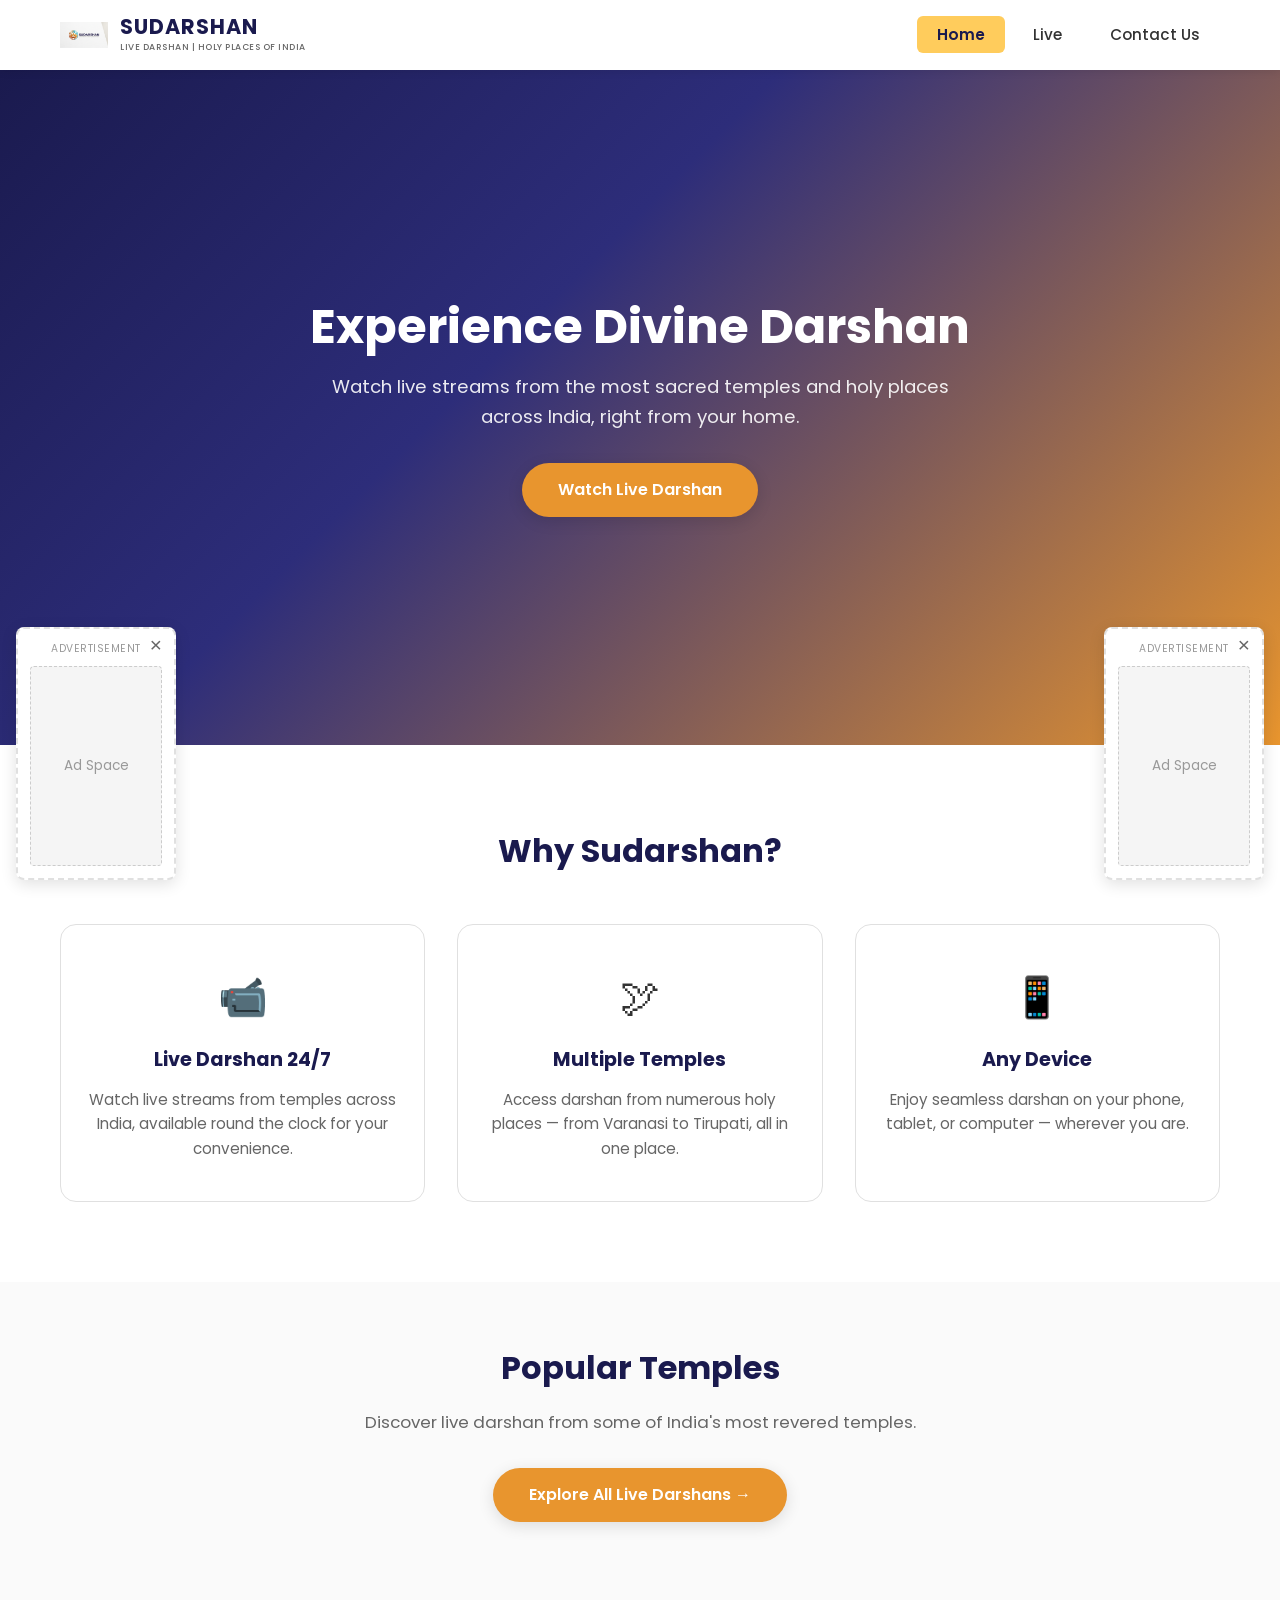
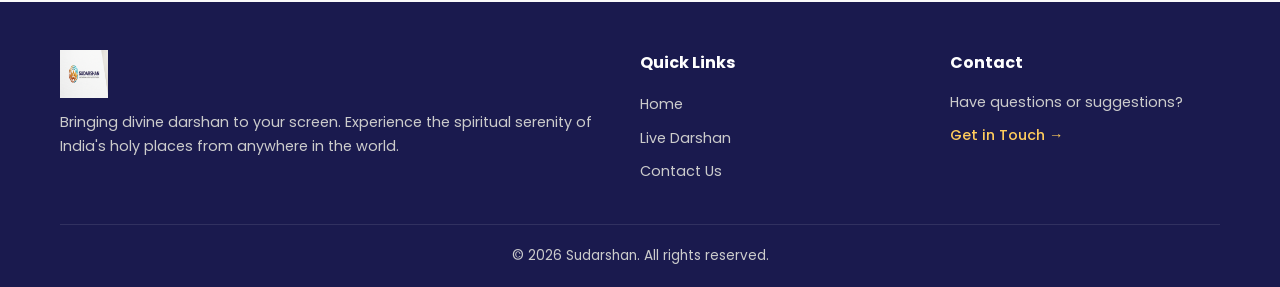
==== index.html @ 6df9fd85 "Initial commit" ====
<!DOCTYPE html>
<html lang="en">
<head>
    <meta charset="UTF-8">
    <meta name="viewport" content="width=device-width, initial-scale=1.0">
    <meta name="description" content="Sudarshan - Live Darshan of Holy Places of India. Watch live streams from temples across India.">
    <meta name="keywords" content="live darshan, temple live stream, holy places India, mandir darshan">
    <meta http-equiv="X-Content-Security-Policy" content="default-src 'self'; script-src 'self'; style-src 'self' https://fonts.googleapis.com; font-src https://fonts.gstatic.com; img-src 'self' data:;">
    <title>Sudarshan - Live Darshan | Holy Places of India</title>
    <link rel="preconnect" href="https://fonts.googleapis.com">
    <link rel="preconnect" href="https://fonts.gstatic.com" crossorigin>
    <link href="https://fonts.googleapis.com/css2?family=Poppins:wght@400;500;600;700&display=swap" rel="stylesheet">
    <link rel="stylesheet" href="css/style.css">
    <link rel="icon" href="Sudarshan_Logo.png" type="image/png">
</head>
<body>
    <!-- Header -->
    <header class="header">
        <div class="header-container">
            <a href="index.html" class="logo">
                <img src="Sudarshan_Logo.png" alt="Sudarshan Logo" class="logo-img">
                <div class="logo-text">
                    <span class="logo-title">SUDARSHAN</span>
                    <span class="logo-subtitle">LIVE DARSHAN | HOLY PLACES OF INDIA</span>
                </div>
            </a>
            <nav class="nav">
                <button class="hamburger" id="hamburger" aria-label="Toggle menu">
                    <span></span><span></span><span></span>
                </button>
                <ul class="nav-links" id="navLinks">
                    <li><a href="index.html" class="nav-link active">Home</a></li>
                    <li><a href="live.html" class="nav-link">Live</a></li>
                    <li><a href="contact.html" class="nav-link">Contact Us</a></li>
                </ul>
            </nav>
        </div>
    </header>

    <!-- Hero Section -->
    <main>
        <section class="hero">
            <div class="hero-overlay"></div>
            <div class="hero-content">
                <h1>Experience Divine Darshan</h1>
                <p>Watch live streams from the most sacred temples and holy places across India, right from your home.</p>
                <a href="live.html" class="cta-btn">Watch Live Darshan</a>
            </div>
        </section>

        <!-- Features Section -->
        <section class="features">
            <div class="container">
                <h2 class="section-title">Why Sudarshan?</h2>
                <div class="features-grid">
                    <div class="feature-card">
                        <div class="feature-icon">&#128249;</div>
                        <h3>Live Darshan 24/7</h3>
                        <p>Watch live streams from temples across India, available round the clock for your convenience.</p>
                    </div>
                    <div class="feature-card">
                        <div class="feature-icon">&#128330;</div>
                        <h3>Multiple Temples</h3>
                        <p>Access darshan from numerous holy places — from Varanasi to Tirupati, all in one place.</p>
                    </div>
                    <div class="feature-card">
                        <div class="feature-icon">&#128241;</div>
                        <h3>Any Device</h3>
                        <p>Enjoy seamless darshan on your phone, tablet, or computer — wherever you are.</p>
                    </div>
                </div>
            </div>
        </section>

        <!-- Temples Highlight -->
        <section class="temples-highlight">
            <div class="container">
                <h2 class="section-title">Popular Temples</h2>
                <p class="section-desc">Discover live darshan from some of India's most revered temples.</p>
                <div class="temple-cta">
                    <a href="live.html" class="cta-btn">Explore All Live Darshans &rarr;</a>
                </div>
            </div>
        </section>
    </main>

    <!-- Footer -->
    <footer class="footer">
        <div class="container">
            <div class="footer-grid">
                <div class="footer-about">
                    <img src="Sudarshan_Logo.png" alt="Sudarshan" class="footer-logo">
                    <p>Bringing divine darshan to your screen. Experience the spiritual serenity of India's holy places from anywhere in the world.</p>
                </div>
                <div class="footer-links">
                    <h4>Quick Links</h4>
                    <ul>
                        <li><a href="index.html">Home</a></li>
                        <li><a href="live.html">Live Darshan</a></li>
                        <li><a href="contact.html">Contact Us</a></li>
                    </ul>
                </div>
                <div class="footer-contact">
                    <h4>Contact</h4>
                    <p>Have questions or suggestions?</p>
                    <a href="contact.html">Get in Touch &rarr;</a>
                </div>
            </div>
            <div class="footer-bottom">
                <p>&copy; 2026 Sudarshan. All rights reserved.</p>
            </div>
        </div>
    </footer>

    <!-- Ad Placeholders -->
    <div class="ad-float ad-float-left" id="adLeft">
        <button class="ad-close" id="adCloseLeft" aria-label="Close ad">&times;</button>
        <div class="ad-content">
            <p class="ad-label">Advertisement</p>
            <div class="ad-placeholder">
                <!-- Google AdSense code will go here -->
                <p>Ad Space</p>
            </div>
        </div>
    </div>
    <div class="ad-float ad-float-right" id="adRight">
        <button class="ad-close" id="adCloseRight" aria-label="Close ad">&times;</button>
        <div class="ad-content">
            <p class="ad-label">Advertisement</p>
            <div class="ad-placeholder">
                <!-- Google AdSense code will go here -->
                <p>Ad Space</p>
            </div>
        </div>
    </div>

    <script src="js/app.js"></script>
</body>
</html>
---- css/style.css ----
/* ============================================
   Sudarshan - Live Darshan | Holy Places of India
   Main Stylesheet
   ============================================ */

/* --- Reset & Base --- */
*, *::before, *::after {
    margin: 0;
    padding: 0;
    box-sizing: border-box;
}

:root {
    --color-primary: #1a1a4e;
    --color-accent: #e8952e;
    --color-accent-light: #ffcc5c;
    --color-bg: #fafafa;
    --color-white: #ffffff;
    --color-text: #333333;
    --color-text-light: #666666;
    --color-border: #e0e0e0;
    --color-footer-bg: #1a1a4e;
    --color-footer-text: #cccccc;
    --shadow-sm: 0 2px 8px rgba(0,0,0,0.08);
    --shadow-md: 0 4px 16px rgba(0,0,0,0.12);
    --shadow-lg: 0 8px 32px rgba(0,0,0,0.16);
    --radius: 8px;
    --radius-lg: 16px;
    --font: 'Poppins', sans-serif;
    --max-width: 1200px;
}

html {
    scroll-behavior: smooth;
}

body {
    font-family: var(--font);
    background: var(--color-bg);
    color: var(--color-text);
    line-height: 1.6;
    min-height: 100vh;
    display: flex;
    flex-direction: column;
}

main {
    flex: 1;
}

a {
    text-decoration: none;
    color: inherit;
}

ul {
    list-style: none;
}

img {
    max-width: 100%;
    display: block;
}

.container {
    width: 100%;
    max-width: var(--max-width);
    margin: 0 auto;
    padding: 0 20px;
}

/* --- Header --- */
.header {
    background: var(--color-white);
    box-shadow: var(--shadow-sm);
    position: sticky;
    top: 0;
    z-index: 1000;
}

.header-container {
    max-width: var(--max-width);
    margin: 0 auto;
    padding: 0 20px;
    display: flex;
    align-items: center;
    justify-content: space-between;
    height: 70px;
}

.logo {
    display: flex;
    align-items: center;
    gap: 12px;
}

.logo-img {
    width: 48px;
    height: 48px;
    object-fit: contain;
}

.logo-text {
    display: flex;
    flex-direction: column;
}

.logo-title {
    font-size: 1.3rem;
    font-weight: 700;
    color: var(--color-primary);
    letter-spacing: 1px;
    line-height: 1.2;
}

.logo-subtitle {
    font-size: 0.55rem;
    color: var(--color-text-light);
    letter-spacing: 0.5px;
    font-weight: 500;
}

.nav {
    display: flex;
    align-items: center;
}

.nav-links {
    display: flex;
    gap: 8px;
    align-items: center;
}

.nav-link {
    padding: 8px 20px;
    border-radius: 6px;
    font-weight: 500;
    font-size: 0.95rem;
    color: var(--color-text);
    transition: all 0.2s ease;
}

.nav-link:hover {
    background: #f0f0f0;
}

.nav-link.active {
    background: var(--color-accent-light);
    color: var(--color-primary);
    font-weight: 600;
}

/* Hamburger */
.hamburger {
    display: none;
    flex-direction: column;
    gap: 5px;
    background: none;
    border: none;
    cursor: pointer;
    padding: 5px;
    z-index: 1001;
}

.hamburger span {
    width: 25px;
    height: 3px;
    background: var(--color-primary);
    border-radius: 2px;
    transition: all 0.3s ease;
}

.hamburger.open span:nth-child(1) {
    transform: rotate(45deg) translate(5px, 6px);
}

.hamburger.open span:nth-child(2) {
    opacity: 0;
}

.hamburger.open span:nth-child(3) {
    transform: rotate(-45deg) translate(5px, -6px);
}

/* --- Hero Section (Home) --- */
.hero {
    position: relative;
    min-height: 75vh;
    display: flex;
    align-items: center;
    justify-content: center;
    text-align: center;
    background: linear-gradient(135deg, #1a1a4e 0%, #2d2d7a 40%, #e8952e 100%);
    overflow: hidden;
}

.hero-overlay {
    position: absolute;
    inset: 0;
    background: url('Home.png') center/cover no-repeat;
    opacity: 0.15;
}

.hero-content {
    position: relative;
    z-index: 2;
    padding: 40px 20px;
    max-width: 700px;
}

.hero-content h1 {
    font-size: 3rem;
    color: var(--color-white);
    margin-bottom: 16px;
    font-weight: 700;
    line-height: 1.2;
}

.hero-content p {
    font-size: 1.15rem;
    color: rgba(255,255,255,0.9);
    margin-bottom: 32px;
}

.cta-btn {
    display: inline-block;
    padding: 14px 36px;
    background: var(--color-accent);
    color: var(--color-white);
    font-size: 1rem;
    font-weight: 600;
    border-radius: 50px;
    transition: all 0.3s ease;
    box-shadow: var(--shadow-md);
}

.cta-btn:hover {
    background: #d07e1f;
    transform: translateY(-2px);
    box-shadow: var(--shadow-lg);
}

/* --- Features --- */
.features {
    padding: 80px 0;
    background: var(--color-white);
}

.section-title {
    text-align: center;
    font-size: 2rem;
    color: var(--color-primary);
    margin-bottom: 48px;
    font-weight: 700;
}

.features-grid {
    display: grid;
    grid-template-columns: repeat(auto-fit, minmax(280px, 1fr));
    gap: 32px;
}

.feature-card {
    text-align: center;
    padding: 40px 24px;
    border-radius: var(--radius-lg);
    border: 1px solid var(--color-border);
    transition: all 0.3s ease;
}

.feature-card:hover {
    transform: translateY(-4px);
    box-shadow: var(--shadow-md);
}

.feature-icon {
    font-size: 2.5rem;
    margin-bottom: 16px;
}

.feature-card h3 {
    font-size: 1.2rem;
    color: var(--color-primary);
    margin-bottom: 12px;
}

.feature-card p {
    color: var(--color-text-light);
    font-size: 0.95rem;
}

/* --- Temples Highlight --- */
.temples-highlight {
    padding: 60px 0 80px;
    text-align: center;
}

.section-desc {
    text-align: center;
    color: var(--color-text-light);
    font-size: 1.05rem;
    margin-top: -32px;
    margin-bottom: 32px;
}

.temple-cta {
    margin-top: 24px;
}

/* --- Live Page --- */
.live-section {
    padding: 40px 0 80px;
}

.page-title {
    font-size: 2rem;
    color: var(--color-primary);
    margin-bottom: 8px;
    font-weight: 700;
}

.page-desc {
    color: var(--color-text-light);
    font-size: 1.05rem;
    margin-bottom: 32px;
}

.live-status {
    display: flex;
    align-items: center;
    gap: 8px;
    margin-bottom: 24px;
    font-size: 0.9rem;
    color: var(--color-text-light);
}

.status-dot {
    width: 10px;
    height: 10px;
    border-radius: 50%;
    background: #ff4444;
    animation: pulse 1.5s infinite;
}

.status-dot.live {
    background: #22c55e;
}

@keyframes pulse {
    0%, 100% { opacity: 1; }
    50% { opacity: 0.4; }
}

.streams-grid {
    display: grid;
    grid-template-columns: repeat(auto-fill, minmax(350px, 1fr));
    gap: 24px;
}

.stream-card {
    background: var(--color-white);
    border-radius: var(--radius-lg);
    overflow: hidden;
    box-shadow: var(--shadow-sm);
    transition: all 0.3s ease;
    border: 1px solid var(--color-border);
}

.stream-card:hover {
    transform: translateY(-4px);
    box-shadow: var(--shadow-md);
}

.stream-thumbnail {
    position: relative;
    width: 100%;
    padding-top: 56.25%; /* 16:9 */
    background: #e0e0e0;
    overflow: hidden;
}

.stream-thumbnail img {
    position: absolute;
    inset: 0;
    width: 100%;
    height: 100%;
    object-fit: cover;
}

.stream-thumbnail iframe {
    position: absolute;
    inset: 0;
    width: 100%;
    height: 100%;
    border: none;
}

.stream-live-badge {
    position: absolute;
    top: 12px;
    left: 12px;
    background: #ff0000;
    color: white;
    font-size: 0.7rem;
    font-weight: 600;
    padding: 4px 10px;
    border-radius: 4px;
    letter-spacing: 0.5px;
    z-index: 2;
}

.stream-info {
    padding: 16px;
}

.stream-info h3 {
    font-size: 1rem;
    color: var(--color-primary);
    margin-bottom: 4px;
    font-weight: 600;
}

.stream-info p {
    font-size: 0.85rem;
    color: var(--color-text-light);
}

.no-streams {
    text-align: center;
    padding: 60px 20px;
}

.no-streams-icon {
    font-size: 3rem;
    margin-bottom: 16px;
}

.no-streams h3 {
    font-size: 1.3rem;
    color: var(--color-primary);
    margin-bottom: 8px;
}

.no-streams p {
    color: var(--color-text-light);
}

/* --- Contact Page --- */
.contact-section {
    padding: 40px 0 80px;
}

.contact-wrapper {
    display: grid;
    grid-template-columns: 1.5fr 1fr;
    gap: 48px;
    margin-top: 16px;
}

.contact-form {
    background: var(--color-white);
    padding: 40px;
    border-radius: var(--radius-lg);
    box-shadow: var(--shadow-sm);
    border: 1px solid var(--color-border);
}

.form-group {
    margin-bottom: 20px;
}

.form-group label {
    display: block;
    font-weight: 500;
    font-size: 0.9rem;
    margin-bottom: 6px;
    color: var(--color-primary);
}

.form-group input,
.form-group textarea {
    width: 100%;
    padding: 12px 16px;
    border: 1px solid var(--color-border);
    border-radius: var(--radius);
    font-family: var(--font);
    font-size: 0.95rem;
    transition: border-color 0.2s ease;
    background: var(--color-bg);
}

.form-group input:focus,
.form-group textarea:focus {
    outline: none;
    border-color: var(--color-accent);
    box-shadow: 0 0 0 3px rgba(232,149,46,0.15);
}

.form-group textarea {
    resize: vertical;
    min-height: 120px;
}

.form-error {
    font-size: 0.8rem;
    color: #e53e3e;
    margin-top: 4px;
    display: block;
}

.submit-btn {
    width: 100%;
    padding: 14px;
    background: var(--color-accent);
    color: var(--color-white);
    border: none;
    border-radius: var(--radius);
    font-family: var(--font);
    font-size: 1rem;
    font-weight: 600;
    cursor: pointer;
    transition: all 0.3s ease;
}

.submit-btn:hover {
    background: #d07e1f;
}

.submit-btn:disabled {
    opacity: 0.6;
    cursor: not-allowed;
}

.form-success {
    margin-top: 16px;
    padding: 16px;
    background: #f0fdf4;
    border: 1px solid #bbf7d0;
    border-radius: var(--radius);
    color: #166534;
    text-align: center;
}

.contact-info {
    display: flex;
    flex-direction: column;
    gap: 24px;
}

.info-card {
    background: var(--color-white);
    padding: 24px;
    border-radius: var(--radius-lg);
    box-shadow: var(--shadow-sm);
    border: 1px solid var(--color-border);
    text-align: center;
}

.info-icon {
    font-size: 2rem;
    margin-bottom: 8px;
}

.info-card h3 {
    font-size: 1rem;
    color: var(--color-primary);
    margin-bottom: 4px;
}

.info-card p {
    color: var(--color-text-light);
    font-size: 0.9rem;
}

/* --- Footer --- */
.footer {
    background: var(--color-footer-bg);
    color: var(--color-footer-text);
    padding: 48px 0 0;
    margin-top: auto;
}

.footer-grid {
    display: grid;
    grid-template-columns: 2fr 1fr 1fr;
    gap: 40px;
    padding-bottom: 32px;
}

.footer-logo {
    width: 48px;
    height: 48px;
    margin-bottom: 12px;
}

.footer-about p {
    font-size: 0.9rem;
    line-height: 1.7;
}

.footer-links h4,
.footer-contact h4 {
    color: var(--color-white);
    font-size: 1rem;
    margin-bottom: 16px;
}

.footer-links ul li {
    margin-bottom: 8px;
}

.footer-links ul li a {
    color: var(--color-footer-text);
    font-size: 0.9rem;
    transition: color 0.2s;
}

.footer-links ul li a:hover {
    color: var(--color-accent-light);
}

.footer-contact p {
    font-size: 0.9rem;
    margin-bottom: 8px;
}

.footer-contact a {
    color: var(--color-accent-light);
    font-size: 0.9rem;
    font-weight: 500;
}

.footer-bottom {
    border-top: 1px solid rgba(255,255,255,0.1);
    padding: 20px 0;
    text-align: center;
    font-size: 0.85rem;
}

/* --- Floating Ad Placeholders --- */
.ad-float {
    position: fixed;
    bottom: 20px;
    z-index: 999;
    background: var(--color-white);
    border: 2px dashed var(--color-border);
    border-radius: var(--radius);
    box-shadow: var(--shadow-md);
    width: 160px;
    transition: opacity 0.3s ease, transform 0.3s ease;
}

.ad-float.hidden {
    opacity: 0;
    pointer-events: none;
    transform: translateY(20px);
}

.ad-float-left {
    left: 16px;
}

.ad-float-right {
    right: 16px;
}

.ad-close {
    position: absolute;
    top: 4px;
    right: 8px;
    background: none;
    border: none;
    font-size: 1.3rem;
    cursor: pointer;
    color: var(--color-text-light);
    line-height: 1;
    padding: 2px 4px;
    z-index: 2;
}

.ad-close:hover {
    color: var(--color-text);
}

.ad-content {
    padding: 12px;
    text-align: center;
}

.ad-label {
    font-size: 0.65rem;
    text-transform: uppercase;
    color: #999;
    letter-spacing: 0.5px;
    margin-bottom: 8px;
}

.ad-placeholder {
    width: 100%;
    height: 200px;
    background: #f5f5f5;
    border: 1px dashed #ccc;
    border-radius: 4px;
    display: flex;
    align-items: center;
    justify-content: center;
    color: #999;
    font-size: 0.85rem;
}

/* --- Responsive --- */
@media (max-width: 768px) {
    .hamburger {
        display: flex;
    }

    .nav-links {
        display: none;
        flex-direction: column;
        position: absolute;
        top: 70px;
        left: 0;
        right: 0;
        background: var(--color-white);
        padding: 20px;
        box-shadow: var(--shadow-md);
        gap: 4px;
    }

    .nav-links.open {
        display: flex;
    }

    .nav-link {
        width: 100%;
        text-align: center;
        padding: 12px;
    }

    .hero-content h1 {
        font-size: 2rem;
    }

    .hero-content p {
        font-size: 1rem;
    }

    .streams-grid {
        grid-template-columns: 1fr;
    }

    .contact-wrapper {
        grid-template-columns: 1fr;
    }

    .footer-grid {
        grid-template-columns: 1fr;
        gap: 24px;
    }

    .ad-float {
        width: 120px;
    }

    .ad-placeholder {
        height: 150px;
    }

    .logo-subtitle {
        display: none;
    }
}

@media (max-width: 480px) {
    .header-container {
        height: 60px;
    }

    .logo-img {
        width: 36px;
        height: 36px;
    }

    .logo-title {
        font-size: 1.1rem;
    }

    .hero {
        min-height: 60vh;
    }

    .hero-content h1 {
        font-size: 1.6rem;
    }

    .contact-form {
        padding: 24px;
    }

    .ad-float {
        width: 100px;
        bottom: 10px;
    }

    .ad-placeholder {
        height: 120px;
    }

    .ad-float-left {
        left: 8px;
    }

    .ad-float-right {
        right: 8px;
    }
}
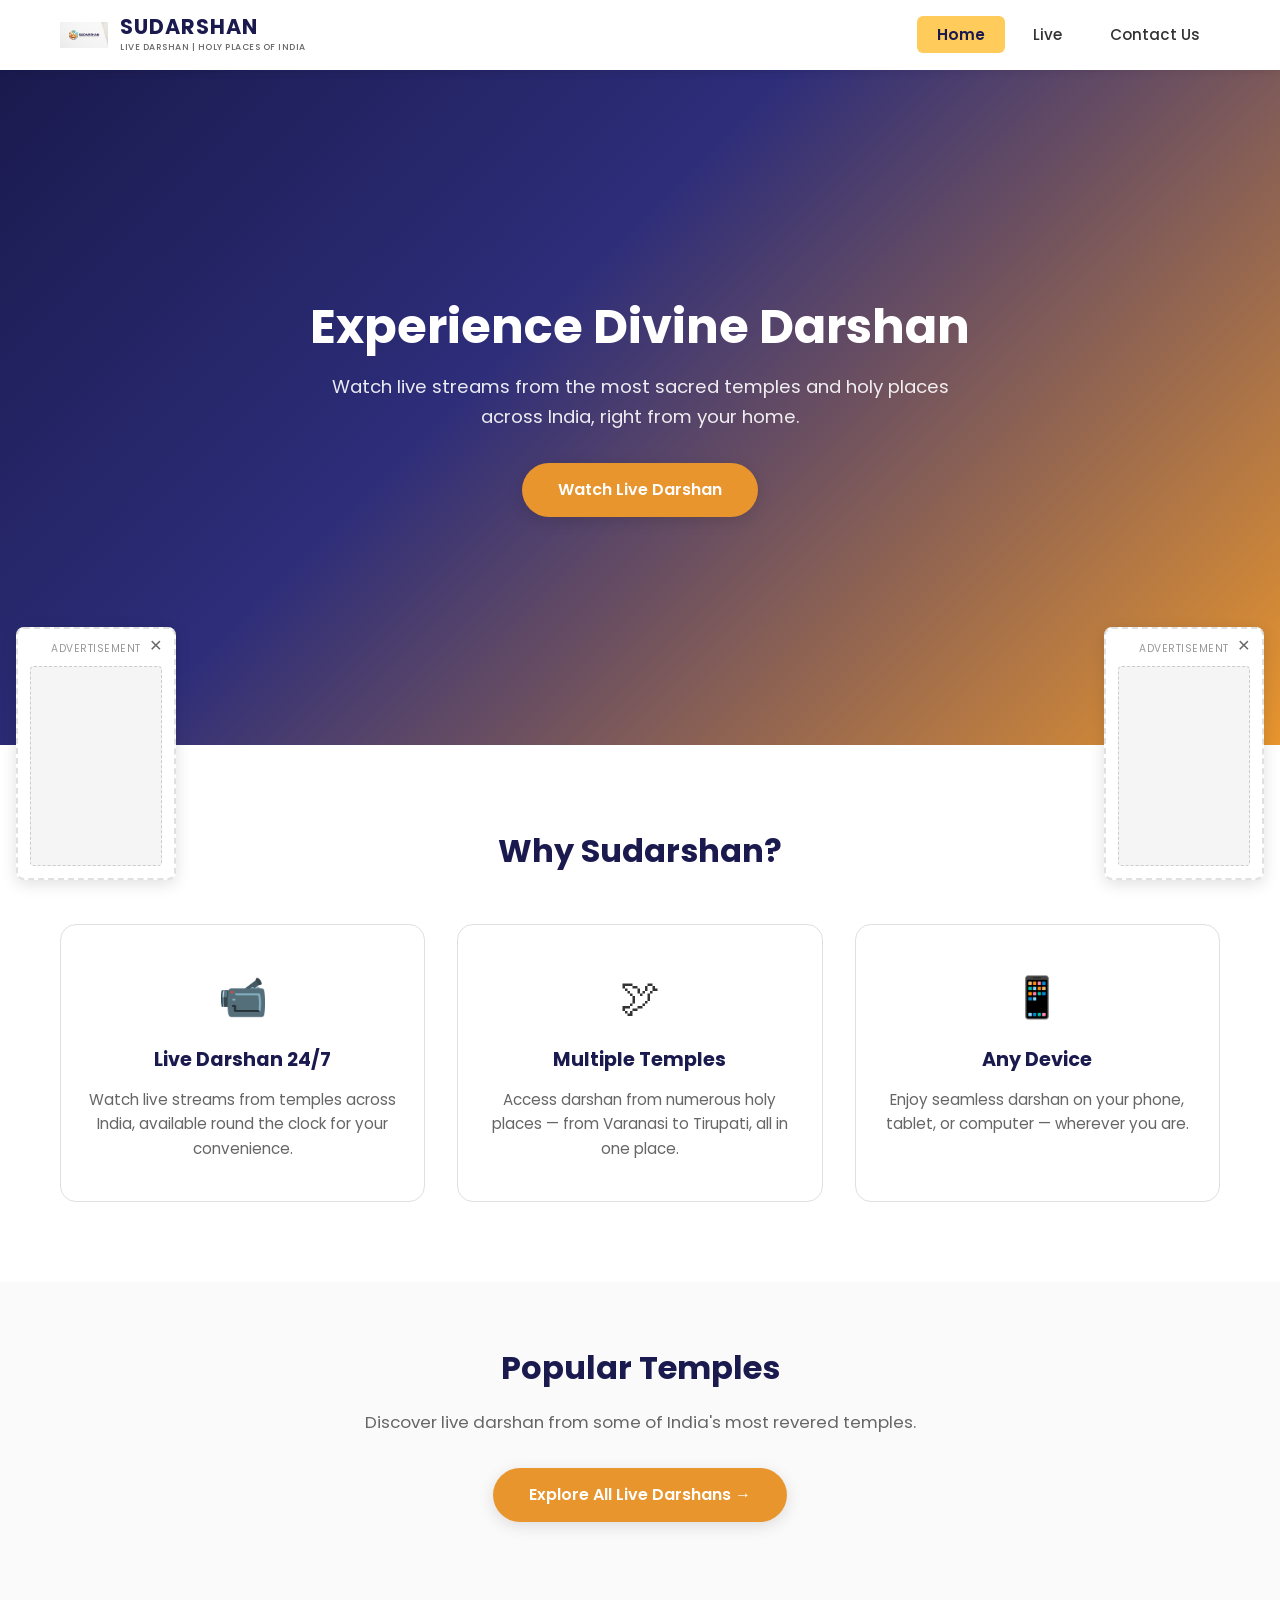
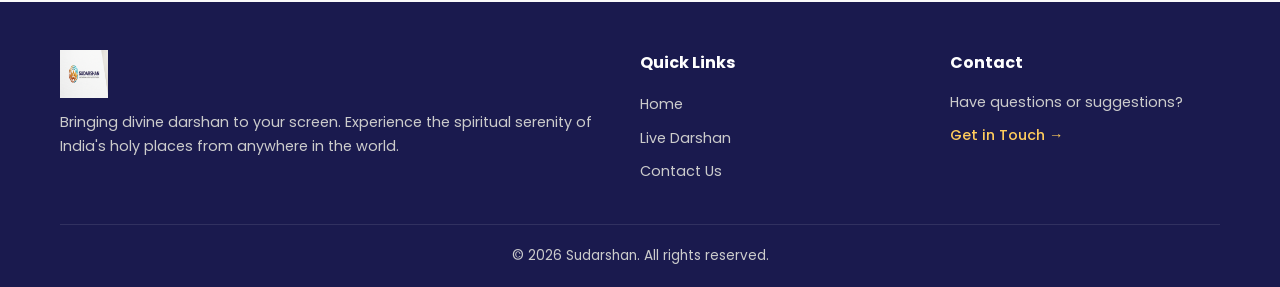
==== commit 6466eb44: "added cname file" ====
--- a/index.html
+++ b/index.html
@@ -5,13 +5,14 @@
     <meta name="viewport" content="width=device-width, initial-scale=1.0">
     <meta name="description" content="Sudarshan - Live Darshan of Holy Places of India. Watch live streams from temples across India.">
     <meta name="keywords" content="live darshan, temple live stream, holy places India, mandir darshan">
-    <meta http-equiv="X-Content-Security-Policy" content="default-src 'self'; script-src 'self'; style-src 'self' https://fonts.googleapis.com; font-src https://fonts.gstatic.com; img-src 'self' data:;">
+    <meta http-equiv="X-Content-Security-Policy" content="default-src 'self'; script-src 'self' https://pagead2.googlesyndication.com https://adservice.google.com 'unsafe-inline'; style-src 'self' https://fonts.googleapis.com 'unsafe-inline'; font-src https://fonts.gstatic.com; img-src 'self' data: https://pagead2.googlesyndication.com; frame-src https://googleads.g.doubleclick.net https://tpc.googlesyndication.com;">
     <title>Sudarshan - Live Darshan | Holy Places of India</title>
     <link rel="preconnect" href="https://fonts.googleapis.com">
     <link rel="preconnect" href="https://fonts.gstatic.com" crossorigin>
     <link href="https://fonts.googleapis.com/css2?family=Poppins:wght@400;500;600;700&display=swap" rel="stylesheet">
     <link rel="stylesheet" href="css/style.css">
     <link rel="icon" href="Sudarshan_Logo.png" type="image/png">
+    <script async src="https://pagead2.googlesyndication.com/pagead/js/adsbygoogle.js?client=ca-pub-5180923716196689" crossorigin="anonymous"></script>
 </head>
 <body>
     <!-- Header -->
@@ -118,8 +119,13 @@
         <div class="ad-content">
             <p class="ad-label">Advertisement</p>
             <div class="ad-placeholder">
-                <!-- Google AdSense code will go here -->
-                <p>Ad Space</p>
+                <ins class="adsbygoogle"
+                     style="display:block"
+                     data-ad-client="ca-pub-5180923716196689"
+                     data-ad-slot="4762213644"
+                     data-ad-format="auto"
+                     data-full-width-responsive="true"></ins>
+                <script>(adsbygoogle = window.adsbygoogle || []).push({});</script>
             </div>
         </div>
     </div>
@@ -128,8 +134,13 @@
         <div class="ad-content">
             <p class="ad-label">Advertisement</p>
             <div class="ad-placeholder">
-                <!-- Google AdSense code will go here -->
-                <p>Ad Space</p>
+                <ins class="adsbygoogle"
+                     style="display:block"
+                     data-ad-client="ca-pub-5180923716196689"
+                     data-ad-slot="8924119230"
+                     data-ad-format="auto"
+                     data-full-width-responsive="true"></ins>
+                <script>(adsbygoogle = window.adsbygoogle || []).push({});</script>
             </div>
         </div>
     </div>
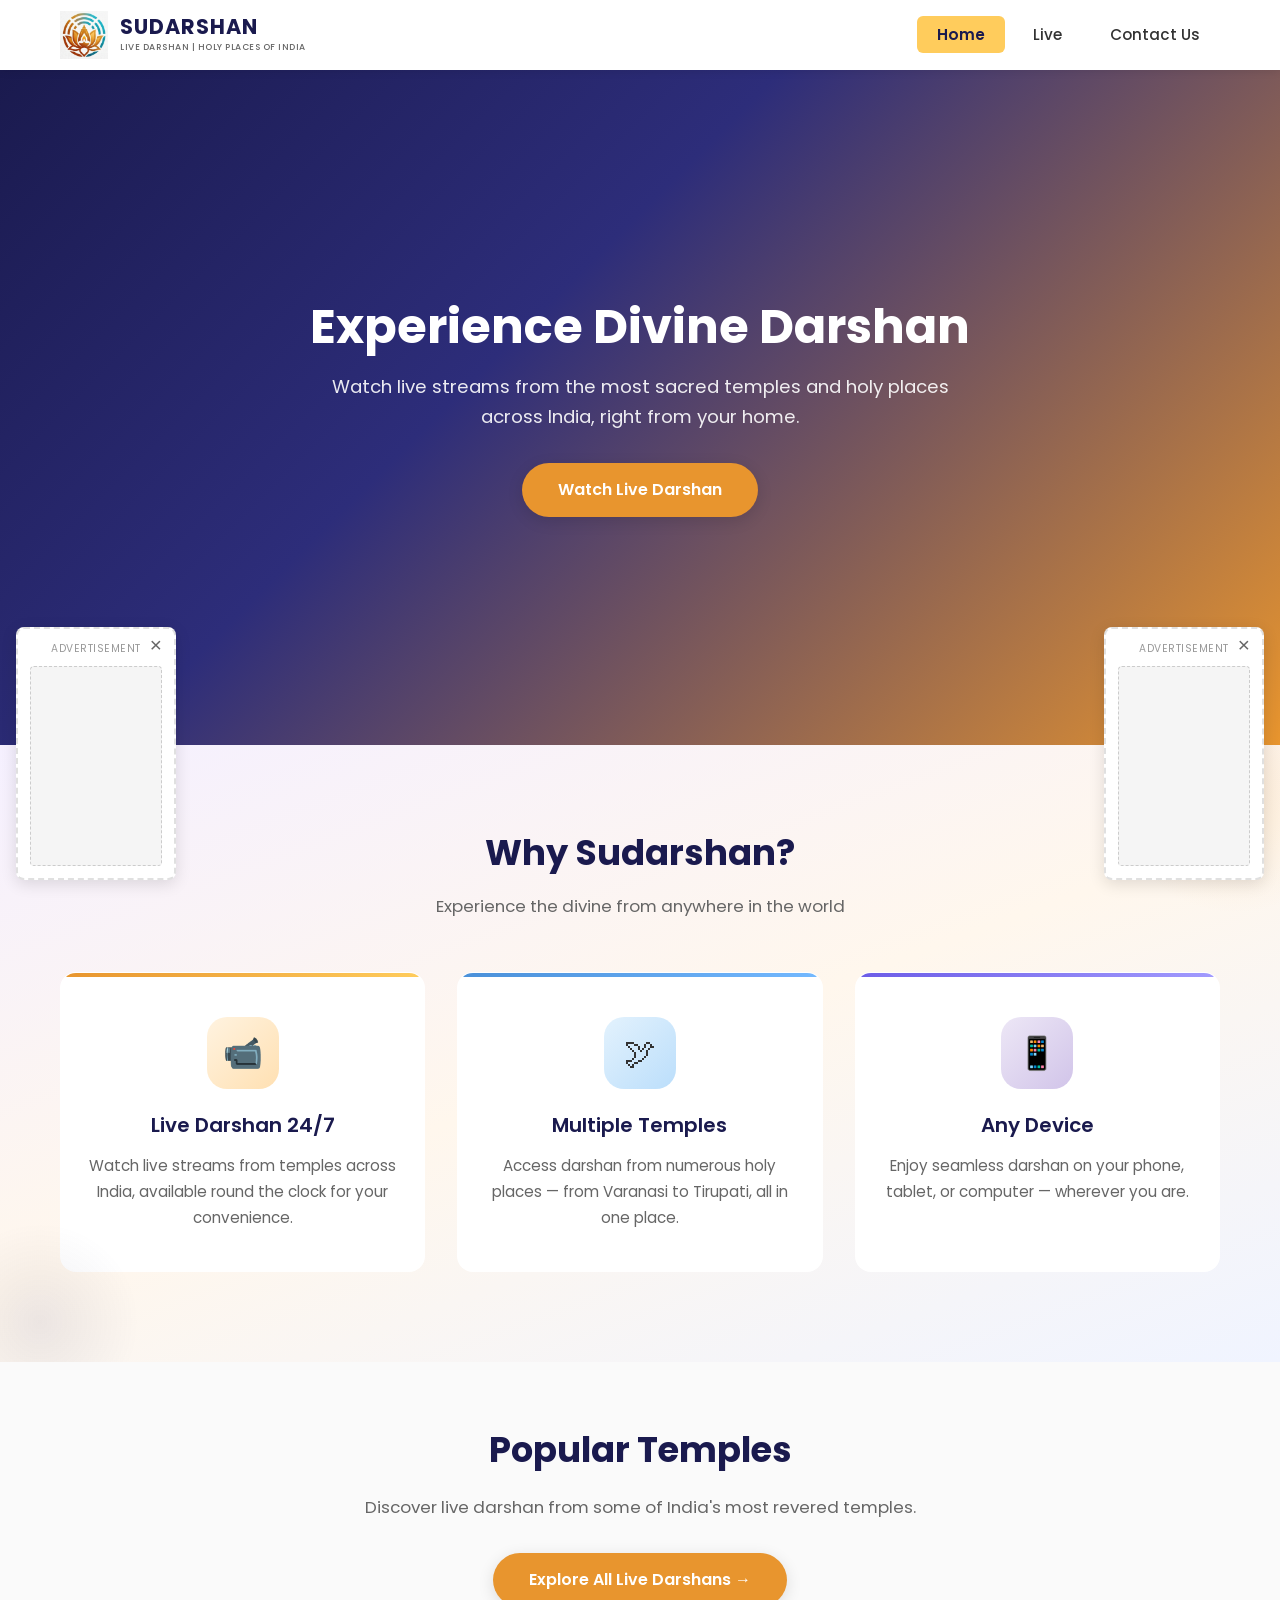
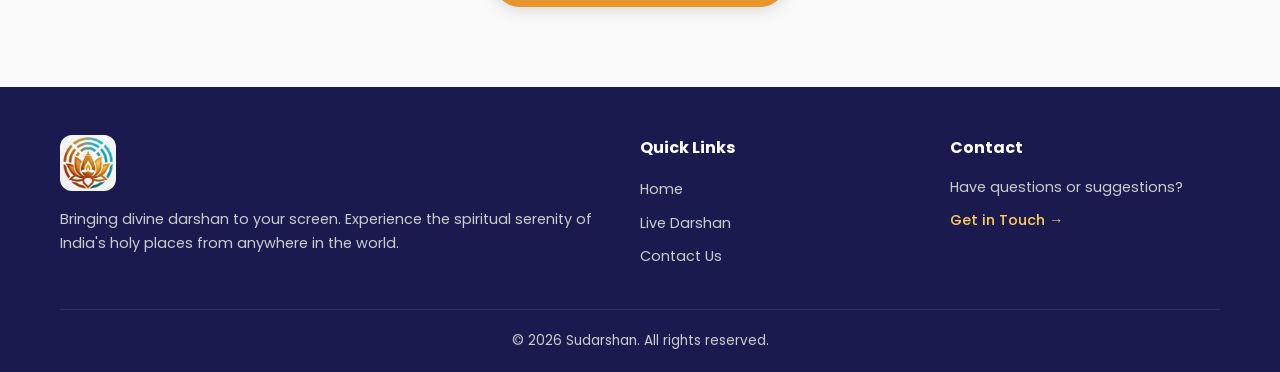
==== commit 608b79dd: "Small correction graphical, and formspree integration" ====
--- a/index.html
+++ b/index.html
@@ -19,7 +19,7 @@
     <header class="header">
         <div class="header-container">
             <a href="index.html" class="logo">
-                <img src="Sudarshan_Logo.png" alt="Sudarshan Logo" class="logo-img">
+                <img src="Sudarshan_Logo_icon.png" alt="Sudarshan Logo" class="logo-img">
                 <div class="logo-text">
                     <span class="logo-title">SUDARSHAN</span>
                     <span class="logo-subtitle">LIVE DARSHAN | HOLY PLACES OF INDIA</span>
@@ -53,21 +53,31 @@
         <section class="features">
             <div class="container">
                 <h2 class="section-title">Why Sudarshan?</h2>
+                <p class="section-subtitle">Experience the divine from anywhere in the world</p>
                 <div class="features-grid">
-                    <div class="feature-card">
-                        <div class="feature-icon">&#128249;</div>
+                    <div class="feature-card feature-card--orange" style="--delay: 0s">
+                        <div class="feature-icon-wrap feature-icon-wrap--orange">
+                            <span class="feature-icon">&#128249;</span>
+                        </div>
                         <h3>Live Darshan 24/7</h3>
                         <p>Watch live streams from temples across India, available round the clock for your convenience.</p>
+                        <div class="feature-accent"></div>
                     </div>
-                    <div class="feature-card">
-                        <div class="feature-icon">&#128330;</div>
+                    <div class="feature-card feature-card--blue" style="--delay: 0.15s">
+                        <div class="feature-icon-wrap feature-icon-wrap--blue">
+                            <span class="feature-icon">&#128330;</span>
+                        </div>
                         <h3>Multiple Temples</h3>
                         <p>Access darshan from numerous holy places — from Varanasi to Tirupati, all in one place.</p>
+                        <div class="feature-accent"></div>
                     </div>
-                    <div class="feature-card">
-                        <div class="feature-icon">&#128241;</div>
+                    <div class="feature-card feature-card--purple" style="--delay: 0.3s">
+                        <div class="feature-icon-wrap feature-icon-wrap--purple">
+                            <span class="feature-icon">&#128241;</span>
+                        </div>
                         <h3>Any Device</h3>
                         <p>Enjoy seamless darshan on your phone, tablet, or computer — wherever you are.</p>
+                        <div class="feature-accent"></div>
                     </div>
                 </div>
             </div>
@@ -90,7 +100,7 @@
         <div class="container">
             <div class="footer-grid">
                 <div class="footer-about">
-                    <img src="Sudarshan_Logo.png" alt="Sudarshan" class="footer-logo">
+                    <img src="Sudarshan_Logo_icon.png" alt="Sudarshan" class="footer-logo">
                     <p>Bringing divine darshan to your screen. Experience the spiritual serenity of India's holy places from anywhere in the world.</p>
                 </div>
                 <div class="footer-links">
--- a/css/style.css
+++ b/css/style.css
@@ -242,16 +242,49 @@
 
 /* --- Features --- */
 .features {
-    padding: 80px 0;
-    background: var(--color-white);
+    padding: 80px 0 90px;
+    background: linear-gradient(160deg, #f5f0ff 0%, #fff7ed 50%, #f0f4ff 100%);
+    position: relative;
+    overflow: hidden;
+}
+
+.features::before {
+    content: '';
+    position: absolute;
+    top: -80px;
+    right: -80px;
+    width: 250px;
+    height: 250px;
+    background: radial-gradient(circle, rgba(232,149,46,0.12) 0%, transparent 70%);
+    border-radius: 50%;
+    pointer-events: none;
+}
+
+.features::after {
+    content: '';
+    position: absolute;
+    bottom: -60px;
+    left: -60px;
+    width: 200px;
+    height: 200px;
+    background: radial-gradient(circle, rgba(26,26,78,0.08) 0%, transparent 70%);
+    border-radius: 50%;
+    pointer-events: none;
 }
 
 .section-title {
     text-align: center;
-    font-size: 2rem;
+    font-size: 2.2rem;
     color: var(--color-primary);
-    margin-bottom: 48px;
+    margin-bottom: 12px;
     font-weight: 700;
+}
+
+.section-subtitle {
+    text-align: center;
+    color: var(--color-text-light);
+    font-size: 1.05rem;
+    margin-bottom: 52px;
 }
 
 .features-grid {
@@ -261,32 +294,104 @@
 }
 
 .feature-card {
-    text-align: center;
-    padding: 40px 24px;
+    position: relative;
+    text-align: center;
+    padding: 44px 28px 40px;
     border-radius: var(--radius-lg);
-    border: 1px solid var(--color-border);
-    transition: all 0.3s ease;
+    background: var(--color-white);
+    border: 1px solid transparent;
+    transition: all 0.4s cubic-bezier(0.25, 0.46, 0.45, 0.94);
+    overflow: hidden;
+    animation: featureSlideUp 0.6s ease both;
+    animation-delay: var(--delay, 0s);
+}
+
+@keyframes featureSlideUp {
+    from {
+        opacity: 0;
+        transform: translateY(30px);
+    }
+    to {
+        opacity: 1;
+        transform: translateY(0);
+    }
+}
+
+.feature-card .feature-accent {
+    position: absolute;
+    top: 0;
+    left: 0;
+    right: 0;
+    height: 4px;
+    border-radius: var(--radius-lg) var(--radius-lg) 0 0;
+    transition: height 0.3s ease;
+}
+
+.feature-card--orange .feature-accent {
+    background: linear-gradient(90deg, #e8952e, #ffcc5c);
+}
+
+.feature-card--blue .feature-accent {
+    background: linear-gradient(90deg, #4a90d9, #74b9ff);
+}
+
+.feature-card--purple .feature-accent {
+    background: linear-gradient(90deg, #6c5ce7, #a29bfe);
 }
 
 .feature-card:hover {
-    transform: translateY(-4px);
-    box-shadow: var(--shadow-md);
+    transform: translateY(-8px);
+    box-shadow: 0 20px 40px rgba(0,0,0,0.1);
+    border-color: var(--color-border);
+}
+
+.feature-card:hover .feature-accent {
+    height: 6px;
+}
+
+.feature-card:hover .feature-icon-wrap {
+    transform: scale(1.1) rotate(5deg);
+}
+
+.feature-icon-wrap {
+    display: inline-flex;
+    align-items: center;
+    justify-content: center;
+    width: 72px;
+    height: 72px;
+    border-radius: 20px;
+    margin-bottom: 20px;
+    transition: all 0.4s cubic-bezier(0.25, 0.46, 0.45, 0.94);
+}
+
+.feature-icon-wrap--orange {
+    background: linear-gradient(135deg, #fff3e0, #ffe0b2);
+}
+
+.feature-icon-wrap--blue {
+    background: linear-gradient(135deg, #e3f2fd, #bbdefb);
+}
+
+.feature-icon-wrap--purple {
+    background: linear-gradient(135deg, #ede7f6, #d1c4e9);
 }
 
 .feature-icon {
-    font-size: 2.5rem;
-    margin-bottom: 16px;
+    font-size: 2rem;
+    line-height: 1;
 }
 
 .feature-card h3 {
-    font-size: 1.2rem;
+    font-size: 1.25rem;
     color: var(--color-primary);
     margin-bottom: 12px;
+    font-weight: 600;
 }
 
 .feature-card p {
     color: var(--color-text-light);
     font-size: 0.95rem;
+    line-height: 1.7;
 }
 
 /* --- Temples Highlight --- */
@@ -299,8 +404,12 @@
     text-align: center;
     color: var(--color-text-light);
     font-size: 1.05rem;
-    margin-top: -32px;
+    margin-top: 0;
     margin-bottom: 32px;
+}
+
+.temples-highlight .section-title {
+    margin-bottom: 16px;
 }
 
 .temple-cta {
@@ -588,9 +697,11 @@
 }
 
 .footer-logo {
-    width: 48px;
-    height: 48px;
-    margin-bottom: 12px;
+    width: 56px;
+    height: 56px;
+    margin-bottom: 16px;
+    border-radius: 12px;
+    object-fit: contain;
 }
 
 .footer-about p {
@@ -734,7 +845,7 @@
     .nav-link {
         width: 100%;
         text-align: center;
-        padding: 12px;
+        padding: 8px 12px;
     }
 
     .hero-content h1 {
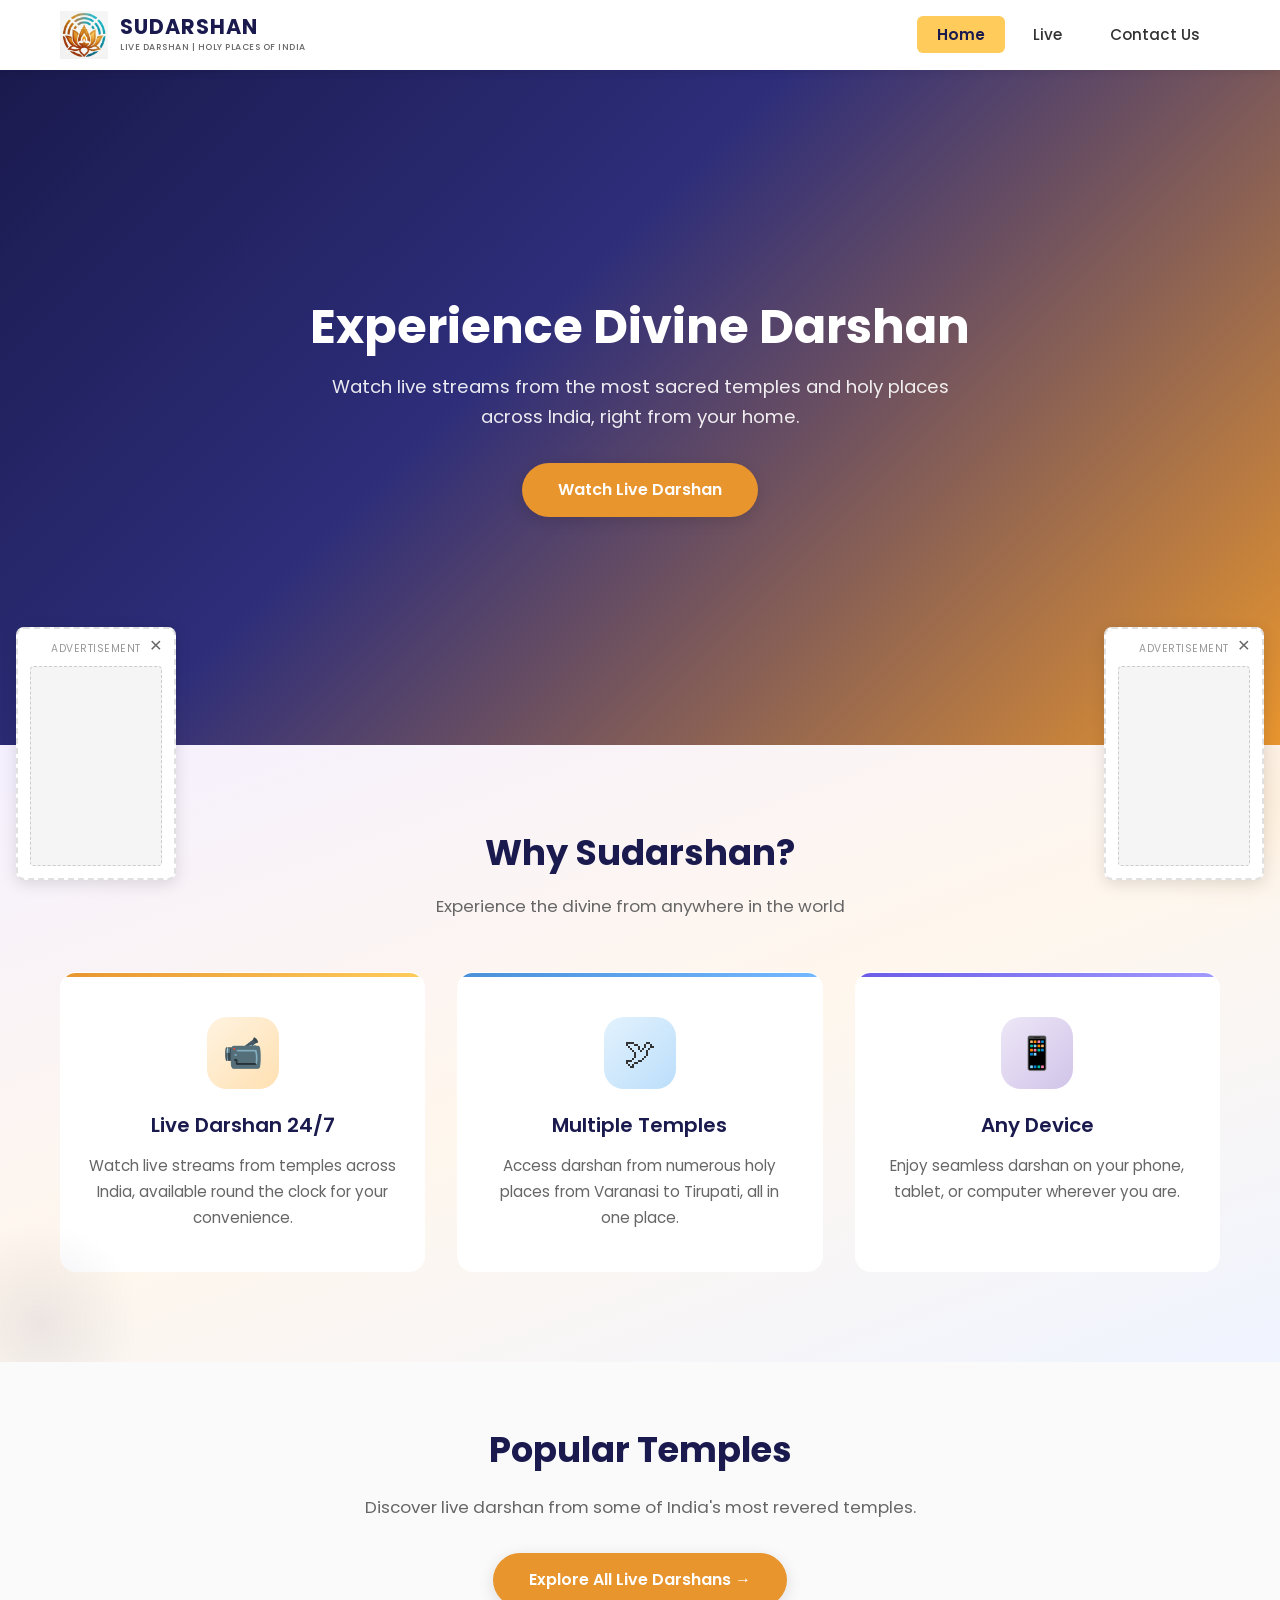
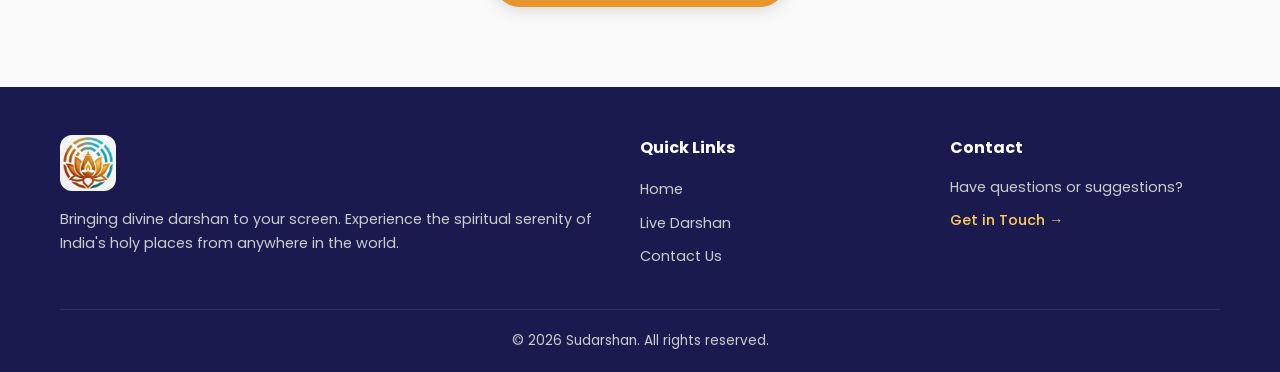
==== commit a12d80f7: "v1.0.0" ====
--- a/index.html
+++ b/index.html
@@ -68,7 +68,7 @@
                             <span class="feature-icon">&#128330;</span>
                         </div>
                         <h3>Multiple Temples</h3>
-                        <p>Access darshan from numerous holy places — from Varanasi to Tirupati, all in one place.</p>
+                        <p>Access darshan from numerous holy places from Varanasi to Tirupati, all in one place.</p>
                         <div class="feature-accent"></div>
                     </div>
                     <div class="feature-card feature-card--purple" style="--delay: 0.3s">
@@ -76,7 +76,7 @@
                             <span class="feature-icon">&#128241;</span>
                         </div>
                         <h3>Any Device</h3>
-                        <p>Enjoy seamless darshan on your phone, tablet, or computer — wherever you are.</p>
+                        <p>Enjoy seamless darshan on your phone, tablet, or computer wherever you are.</p>
                         <div class="feature-accent"></div>
                     </div>
                 </div>
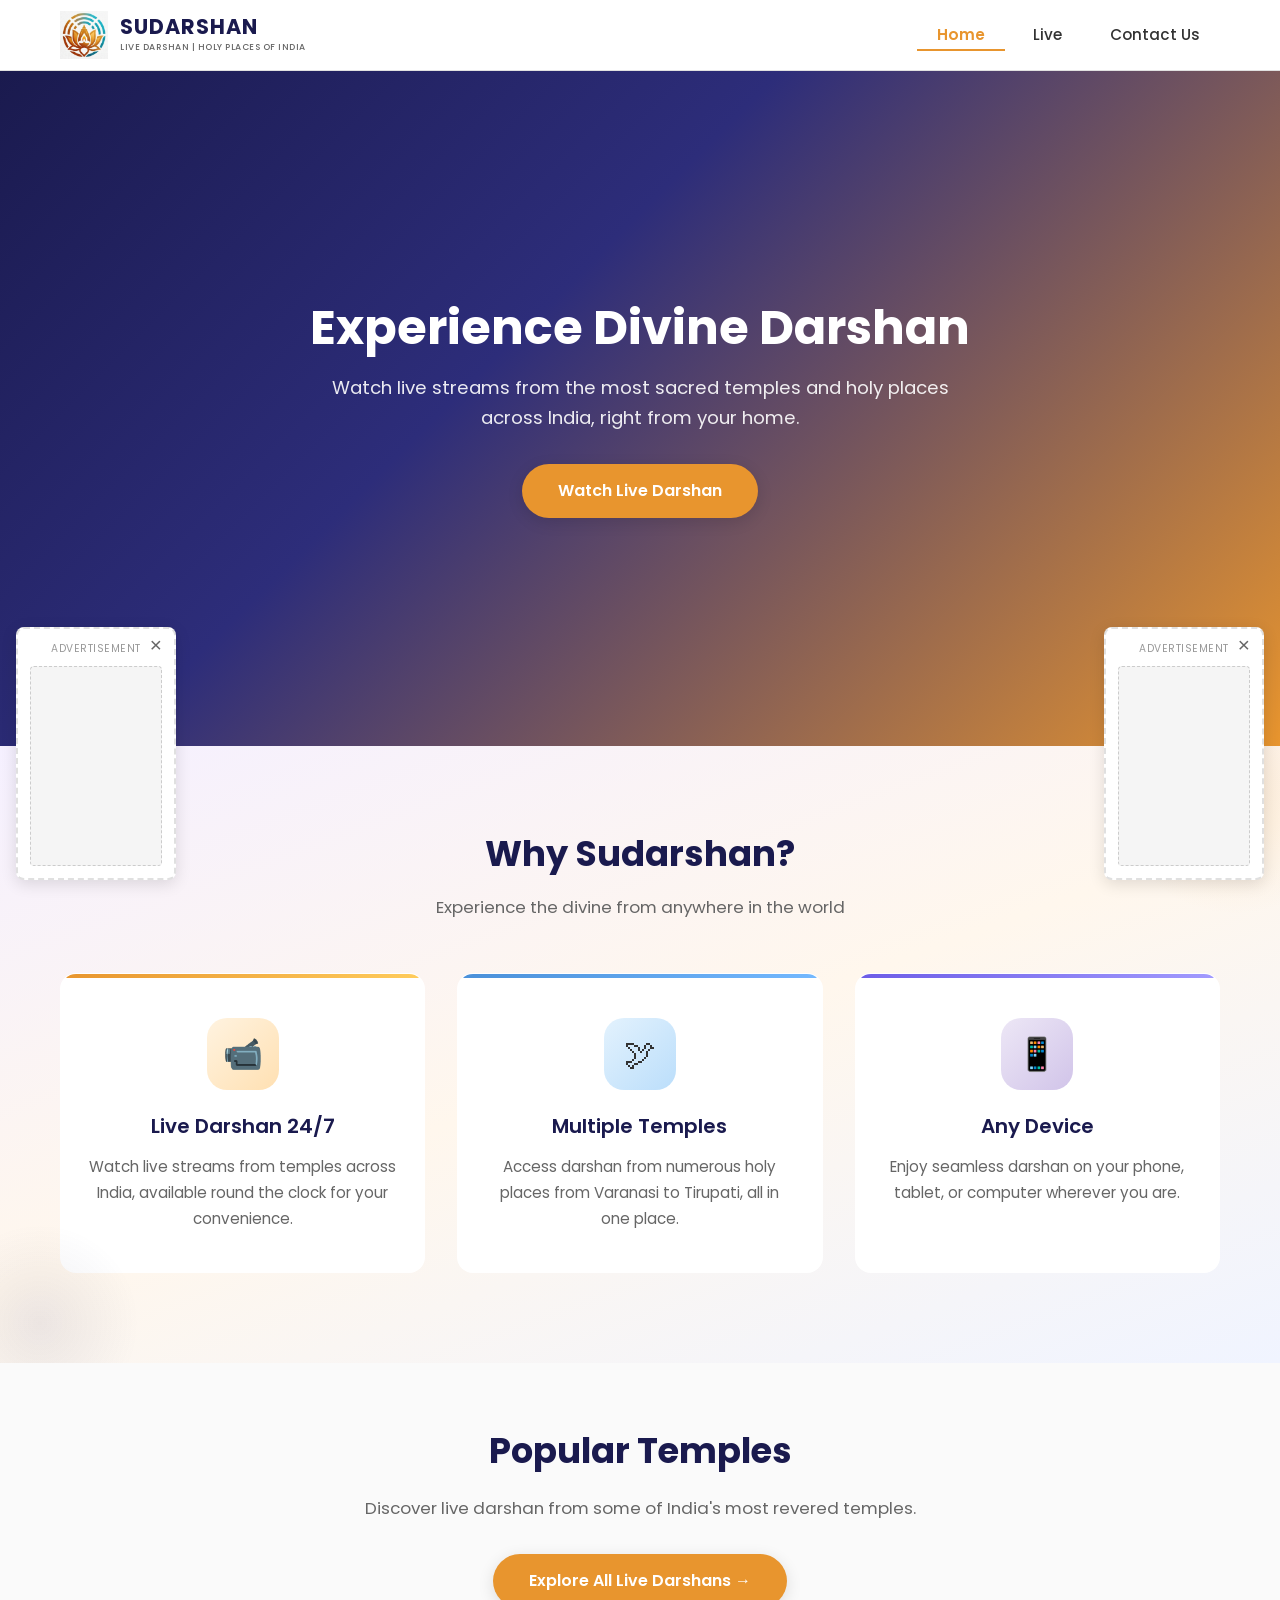
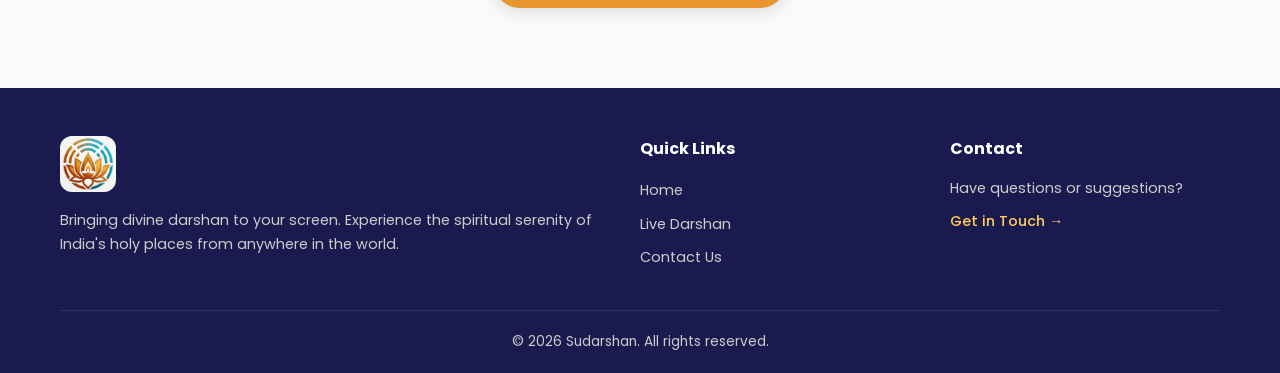
==== commit fa327cdc: "optimized query hit logic" ====
--- a/index.html
+++ b/index.html
@@ -133,8 +133,9 @@
                      style="display:block"
                      data-ad-client="ca-pub-5180923716196689"
                      data-ad-slot="4762213644"
-                     data-ad-format="auto"
-                     data-full-width-responsive="true"></ins>
+                     data-ad-format="vertical"
+                     data-ad-width="160"
+                     data-ad-height="200"></ins>
                 <script>(adsbygoogle = window.adsbygoogle || []).push({});</script>
             </div>
         </div>
@@ -148,8 +149,9 @@
                      style="display:block"
                      data-ad-client="ca-pub-5180923716196689"
                      data-ad-slot="8924119230"
-                     data-ad-format="auto"
-                     data-full-width-responsive="true"></ins>
+                     data-ad-format="vertical"
+                     data-ad-width="160"
+                     data-ad-height="200"></ins>
                 <script>(adsbygoogle = window.adsbygoogle || []).push({});</script>
             </div>
         </div>
--- a/css/style.css
+++ b/css/style.css
@@ -72,7 +72,7 @@
 /* --- Header --- */
 .header {
     background: var(--color-white);
-    box-shadow: var(--shadow-sm);
+    border-bottom: 1px solid var(--color-border);
     position: sticky;
     top: 0;
     z-index: 1000;
@@ -145,9 +145,11 @@
 }
 
 .nav-link.active {
-    background: var(--color-accent-light);
-    color: var(--color-primary);
+    color: var(--color-accent);
     font-weight: 600;
+    border-bottom: 2px solid var(--color-accent);
+    border-radius: 0;
+    padding-bottom: 4px;
 }
 
 /* Hamburger */
@@ -761,6 +763,11 @@
     transition: opacity 0.3s ease, transform 0.3s ease;
 }
 
+.ad-placeholder {
+    height: 200px;
+    min-height: 200px;
+}
+
 .ad-float.hidden {
     opacity: 0;
     pointer-events: none;
@@ -829,12 +836,12 @@
         display: none;
         flex-direction: column;
         position: absolute;
-        top: 70px;
+        top: 100%;
         left: 0;
         right: 0;
         background: var(--color-white);
-        padding: 20px;
-        box-shadow: var(--shadow-md);
+        padding: 12px 20px;
+        box-shadow: 0 4px 16px rgba(0,0,0,0.12);
         gap: 4px;
     }
 
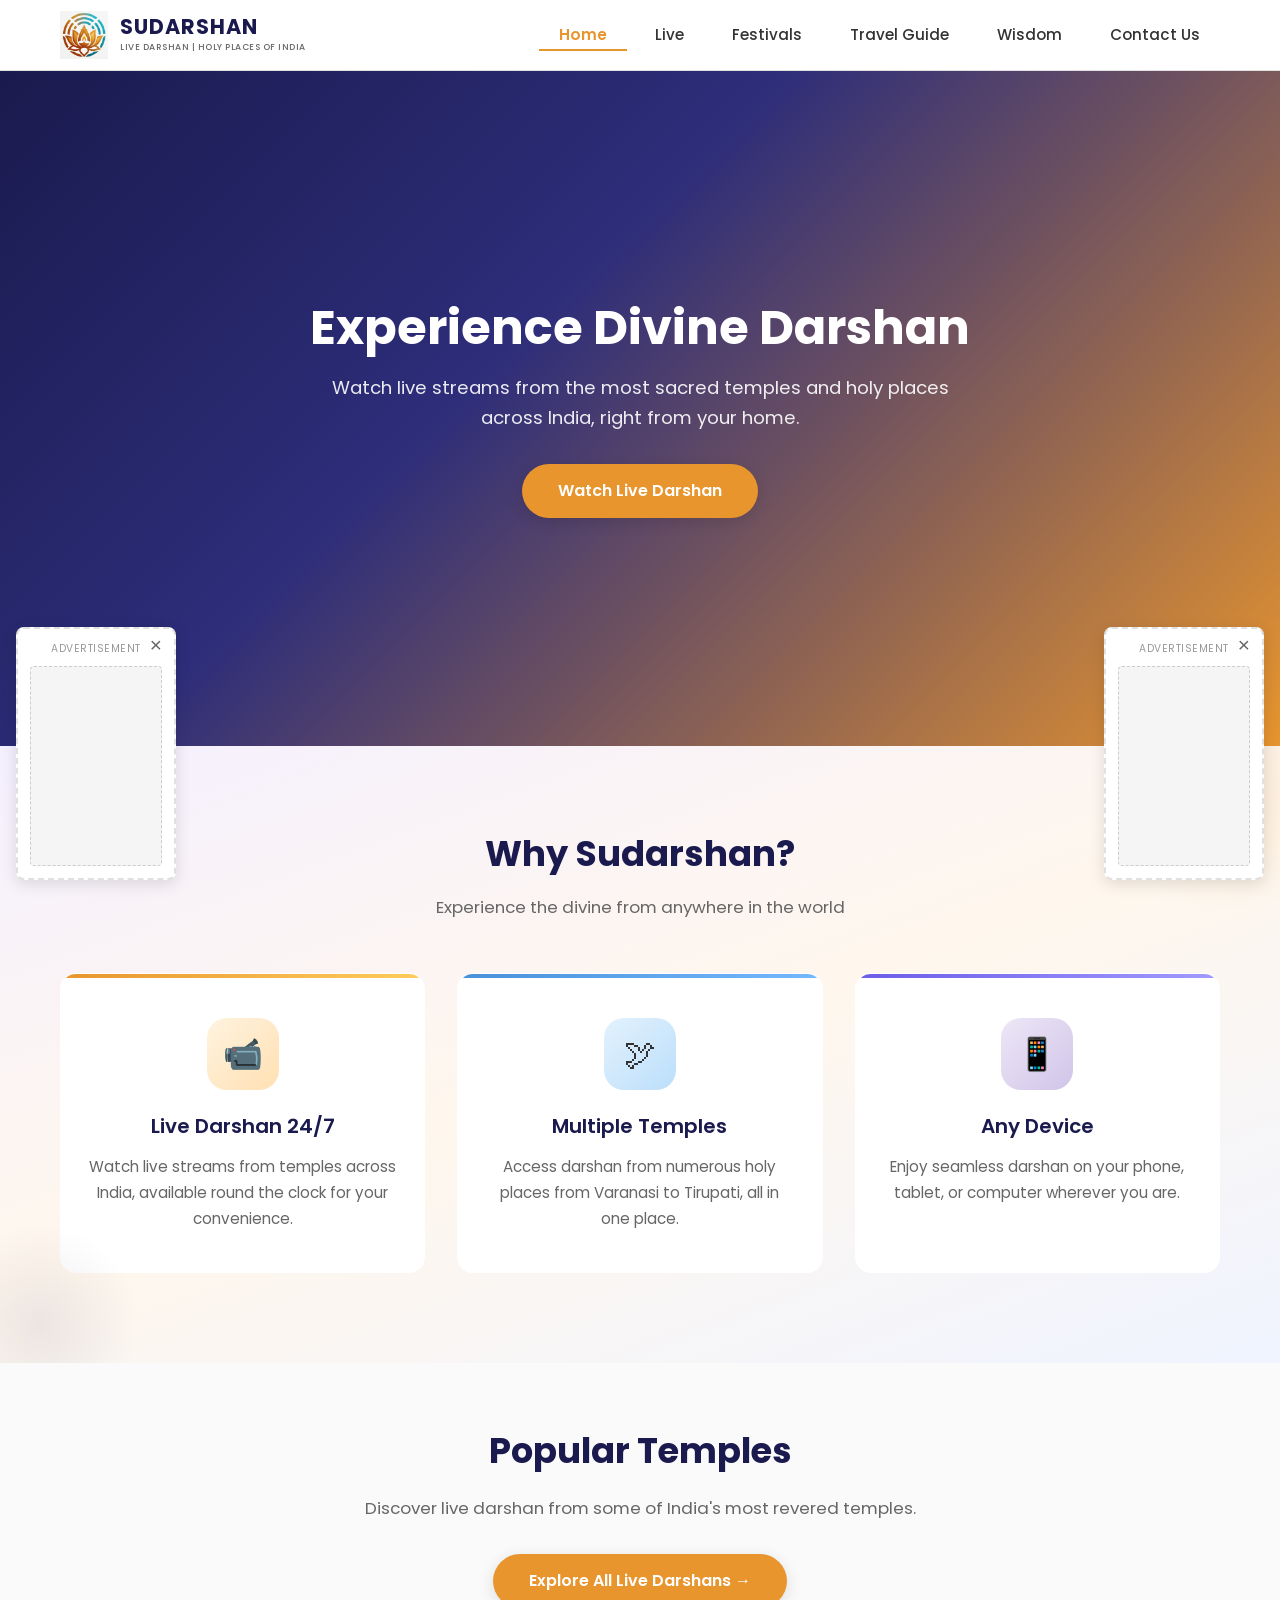
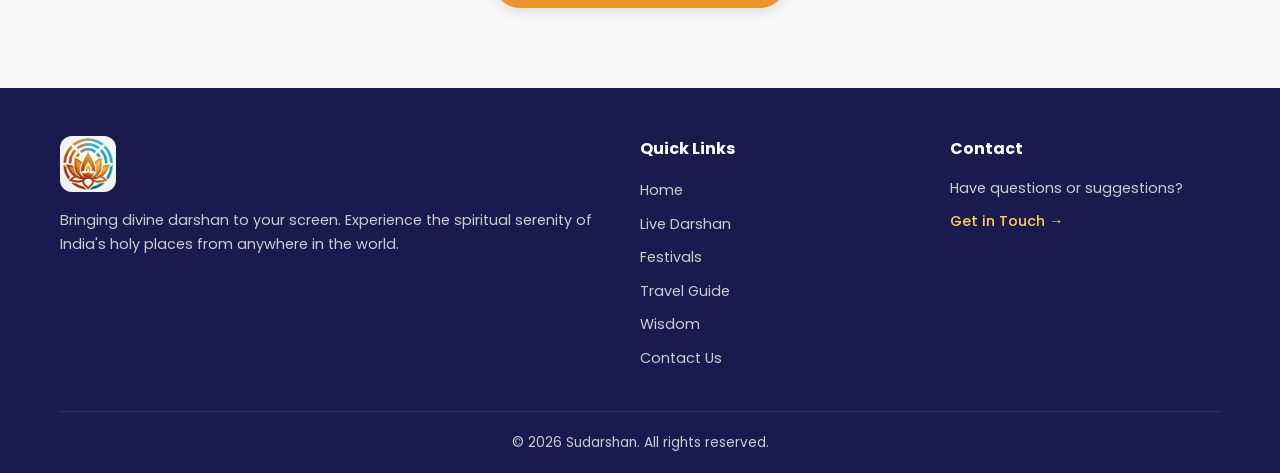
==== commit f2c2e829: "added 3 new pages, not completed yet" ====
--- a/index.html
+++ b/index.html
@@ -32,6 +32,9 @@
                 <ul class="nav-links" id="navLinks">
                     <li><a href="index.html" class="nav-link active">Home</a></li>
                     <li><a href="live.html" class="nav-link">Live</a></li>
+                    <li><a href="festivals.html" class="nav-link">Festivals</a></li>
+                    <li><a href="travel-guide.html" class="nav-link">Travel Guide</a></li>
+                    <li><a href="wisdom.html" class="nav-link">Wisdom</a></li>
                     <li><a href="contact.html" class="nav-link">Contact Us</a></li>
                 </ul>
             </nav>
@@ -108,6 +111,9 @@
                     <ul>
                         <li><a href="index.html">Home</a></li>
                         <li><a href="live.html">Live Darshan</a></li>
+                        <li><a href="festivals.html">Festivals</a></li>
+                        <li><a href="travel-guide.html">Travel Guide</a></li>
+                        <li><a href="wisdom.html">Wisdom</a></li>
                         <li><a href="contact.html">Contact Us</a></li>
                     </ul>
                 </div>
--- a/css/style.css
+++ b/css/style.css
@@ -826,7 +826,706 @@
     font-size: 0.85rem;
 }
 
-/* --- Responsive --- */
+/* --- Info Pages (Festivals, Travel, Wisdom) --- */
+.info-section {
+    padding: 40px 0 80px;
+}
+
+.festivals-section {
+    padding: 40px 0 80px;
+}
+
+/* --- Festivals Timeline Layout --- */
+.festivals-timeline {
+    margin: 48px 0;
+    position: relative;
+}
+
+.festivals-timeline::before {
+    content: '';
+    position: absolute;
+    left: 50%;
+    transform: translateX(-50%);
+    width: 3px;
+    height: 100%;
+    background: linear-gradient(180deg, var(--color-accent) 0%, var(--color-accent-light) 50%, var(--color-accent) 100%);
+}
+
+.timeline-item {
+    margin-bottom: 40px;
+    display: flex;
+    position: relative;
+}
+
+.timeline-item:nth-child(odd) {
+    flex-direction: row;
+}
+
+.timeline-item:nth-child(even) {
+    flex-direction: row-reverse;
+}
+
+.timeline-dot {
+    position: absolute;
+    left: 50%;
+    transform: translateX(-50%);
+    width: 20px;
+    height: 20px;
+    background: var(--color-white);
+    border: 4px solid var(--color-accent);
+    border-radius: 50%;
+    top: 24px;
+    z-index: 10;
+    transition: all 0.3s ease;
+}
+
+.timeline-item:hover .timeline-dot {
+    width: 28px;
+    height: 28px;
+    transform: translateX(-50%) scale(1.2);
+    box-shadow: 0 0 0 8px rgba(232, 149, 46, 0.1);
+}
+
+.timeline-content {
+    width: 50%;
+    padding: 0 24px;
+}
+
+.timeline-item:nth-child(odd) .timeline-content {
+    padding-right: 48px;
+    padding-left: 24px;
+}
+
+.timeline-item:nth-child(even) .timeline-content {
+    padding-left: 48px;
+    padding-right: 24px;
+}
+
+.festival-card-timeline {
+    display: flex;
+    gap: 20px;
+    background: var(--color-white);
+    border-radius: var(--radius-lg);
+    overflow: hidden;
+    box-shadow: var(--shadow-md);
+    transition: all 0.3s ease;
+    border: 1px solid var(--color-border);
+}
+
+.festival-card-timeline:hover {
+    transform: translateY(-6px);
+    box-shadow: var(--shadow-lg);
+    border-color: var(--color-accent);
+}
+
+.festival-image {
+    width: 180px;
+    height: 180px;
+    object-fit: cover;
+    flex-shrink: 0;
+}
+
+.festival-info-block {
+    flex: 1;
+    padding: 20px;
+    display: flex;
+    flex-direction: column;
+    justify-content: center;
+}
+
+.festival-info-block h3 {
+    font-size: 1.3rem;
+    color: var(--color-primary);
+    margin-bottom: 6px;
+    font-weight: 600;
+}
+
+.festival-info-block .festival-date {
+    color: var(--color-accent);
+    font-weight: 500;
+    font-size: 0.85rem;
+    margin-bottom: 10px;
+}
+
+.festival-desc {
+    font-size: 0.95rem;
+    color: var(--color-text-light);
+    margin-bottom: 12px;
+    line-height: 1.6;
+}
+
+.detail-btn {
+    display: inline-block;
+    width: fit-content;
+    padding: 8px 16px;
+    background: var(--color-accent);
+    color: var(--color-white);
+    text-decoration: none;
+    border-radius: var(--radius);
+    font-size: 0.85rem;
+    font-weight: 600;
+    transition: all 0.2s ease;
+}
+
+.detail-btn:hover {
+    background: #d07e1f;
+    transform: translateX(3px);
+}
+
+/* --- Travel Gallery Layout --- */
+.travel-grid {
+    display: grid;
+    grid-template-columns: repeat(auto-fill, minmax(320px, 1fr));
+    gap: 28px;
+    margin: 48px 0;
+}
+
+.travel-card-gallery {
+    background: var(--color-white);
+    border-radius: var(--radius-lg);
+    overflow: hidden;
+    box-shadow: var(--shadow-sm);
+    transition: all 0.3s ease;
+    border: 1px solid var(--color-border);
+    display: flex;
+    flex-direction: column;
+}
+
+.travel-card-gallery:hover {
+    transform: translateY(-8px);
+    box-shadow: var(--shadow-lg);
+    border-color: var(--color-accent);
+}
+
+.travel-image-wrapper {
+    position: relative;
+    width: 100%;
+    overflow: hidden;
+    aspect-ratio: 4 / 3;
+}
+
+.travel-image-large {
+    width: 100%;
+    height: 100%;
+    object-fit: cover;
+    transition: transform 0.4s ease;
+}
+
+.travel-card-gallery:hover .travel-image-large {
+    transform: scale(1.08);
+}
+
+.image-overlay {
+    position: absolute;
+    inset: 0;
+    background: rgba(26, 26, 78, 0.7);
+    display: flex;
+    align-items: center;
+    justify-content: center;
+    opacity: 0;
+    transition: opacity 0.3s ease;
+}
+
+.travel-card-gallery:hover .image-overlay {
+    opacity: 1;
+}
+
+.view-btn {
+    padding: 12px 24px;
+    background: var(--color-accent);
+    color: var(--color-white);
+    text-decoration: none;
+    border-radius: var(--radius);
+    font-weight: 600;
+    transition: all 0.2s ease;
+    font-size: 0.95rem;
+}
+
+.view-btn:hover {
+    background: #d07e1f;
+    transform: scale(1.05);
+}
+
+.travel-card-content {
+    padding: 20px;
+    flex: 1;
+    display: flex;
+    flex-direction: column;
+}
+
+.travel-card-content h3 {
+    font-size: 1.2rem;
+    color: var(--color-primary);
+    margin-bottom: 6px;
+    font-weight: 600;
+}
+
+.travel-card-content .travel-location {
+    font-size: 0.85rem;
+    color: var(--color-accent);
+    font-weight: 500;
+    margin-bottom: 10px;
+}
+
+.travel-brief {
+    font-size: 0.9rem;
+    color: var(--color-text-light);
+    line-height: 1.6;
+    flex: 1;
+}
+
+/* --- Wisdom Card Modern Layout --- */
+.wisdom-grid {
+    display: grid;
+    grid-template-columns: repeat(auto-fill, minmax(300px, 1fr));
+    gap: 24px;
+    margin: 48px 0;
+}
+
+.wisdom-card-modern {
+    background: linear-gradient(135deg, var(--color-white) 0%, #fafbfd 100%);
+    border-radius: var(--radius-lg);
+    border: 1px solid var(--color-border);
+    padding: 24px;
+    box-shadow: var(--shadow-sm);
+    transition: all 0.3s ease;
+    position: relative;
+    overflow: hidden;
+}
+
+.wisdom-card-modern::before {
+    content: '';
+    position: absolute;
+    top: 0;
+    left: 0;
+    right: 0;
+    height: 3px;
+    background: linear-gradient(90deg, var(--color-accent), var(--color-accent-light));
+}
+
+.wisdom-card-modern:hover {
+    transform: translateY(-8px);
+    box-shadow: var(--shadow-lg);
+    border-color: var(--color-accent);
+}
+
+.wisdom-card-header {
+    display: flex;
+    align-items: center;
+    gap: 12px;
+    margin-bottom: 16px;
+}
+
+.mantra-number {
+    width: 36px;
+    height: 36px;
+    background: linear-gradient(135deg, var(--color-accent), var(--color-accent-light));
+    color: var(--color-white);
+    border-radius: 50%;
+    display: flex;
+    align-items: center;
+    justify-content: center;
+    font-weight: 700;
+    font-size: 1.1rem;
+    flex-shrink: 0;
+}
+
+.wisdom-card-header h3 {
+    font-size: 1.15rem;
+    color: var(--color-primary);
+    margin: 0;
+    font-weight: 600;
+}
+
+.mantra-box {
+    background: linear-gradient(135deg, rgba(232, 149, 46, 0.1), rgba(255, 204, 92, 0.1));
+    border: 2px solid var(--color-accent);
+    border-radius: var(--radius);
+    padding: 16px;
+    font-size: 1.8rem;
+    text-align: center;
+    font-weight: 500;
+    margin-bottom: 16px;
+    color: var(--color-primary);
+    line-height: 1.4;
+}
+
+.mantra-chanting {
+    font-size: 0.85rem;
+    color: var(--color-accent);
+    font-weight: 600;
+    margin-bottom: 10px;
+}
+
+.wisdom-text {
+    font-size: 0.9rem;
+    color: var(--color-text-light);
+    line-height: 1.7;
+    margin-bottom: 12px;
+}
+
+.wisdom-card-modern .benefits {
+    font-size: 0.9rem;
+    color: var(--color-primary);
+    font-weight: 500;
+    margin-bottom: 14px;
+}
+
+.wisdom-card-modern .detail-btn {
+    margin-top: auto;
+}
+
+/* --- Responsive Layouts --- */
+@media (max-width: 1024px) {
+    .festivals-timeline::before {
+        left: 0;
+        transform: translateX(0);
+    }
+
+    .timeline-item {
+        flex-direction: column !important;
+    }
+
+    .timeline-content {
+        width: 100%;
+        padding: 0 !important;
+        padding-left: 40px !important;
+        margin-bottom: 20px;
+    }
+
+    .timeline-dot {
+        left: 0;
+        transform: translateX(-50%);
+    }
+
+    .festival-card-timeline {
+        flex-direction: column;
+    }
+
+    .festival-image {
+        width: 100%;
+        height: 220px;
+    }
+}
+
+@media (max-width: 768px) {
+    .travel-grid {
+        grid-template-columns: 1fr;
+        gap: 20px;
+    }
+
+    .wisdom-grid {
+        grid-template-columns: 1fr;
+        gap: 16px;
+    }
+
+    .festival-card-timeline {
+        flex-direction: column;
+    }
+
+    .festival-image {
+        width: 100%;
+        height: 180px;
+    }
+
+    .festival-info-block {
+        padding: 16px;
+    }
+
+    .festivals-timeline::before {
+        display: none;
+    }
+
+    .timeline-item {
+        flex-direction: column !important;
+    }
+
+    .timeline-dot {
+        position: static;
+        transform: none;
+        margin-bottom: 12px;
+        margin-left: 0;
+    }
+
+    .timeline-content {
+        width: 100% !important;
+        padding: 0 !important;
+    }
+}
+
+/* --- Festivals Grid Layout --- */
+.festival-info,
+.travel-info,
+.wisdom-info {
+    background: linear-gradient(135deg, #fff3e0 0%, #f5f0ff 100%);
+    border: 1px solid #e8952e;
+    border-radius: var(--radius-lg);
+    padding: 32px;
+    margin-top: 48px;
+}
+
+.festival-info h2,
+.travel-info h2,
+.wisdom-info h2 {
+    color: var(--color-primary);
+    margin-bottom: 16px;
+    font-size: 1.4rem;
+}
+
+.festival-info p,
+.travel-info p,
+.wisdom-info p {
+    color: var(--color-text-light);
+    line-height: 1.8;
+    margin-bottom: 12px;
+}
+
+.festival-info a,
+.travel-info a,
+.wisdom-info a {
+    color: var(--color-accent);
+    font-weight: 600;
+    text-decoration: none;
+    transition: color 0.2s ease;
+}
+
+.festival-info a:hover,
+.travel-info a:hover,
+.wisdom-info a:hover {
+    color: #d07e1f;
+    text-decoration: underline;
+}
+
+.vedic-teachings,
+.mantra-tips {
+    margin-top: 20px;
+}
+
+.vedic-teachings h3,
+.mantra-tips h3 {
+    color: var(--color-primary);
+    font-size: 1.1rem;
+    margin-bottom: 12px;
+    margin-top: 16px;
+}
+
+.principles-list,
+.tips-list {
+    list-style: none;
+    padding-left: 0;
+}
+
+.principles-list li,
+.tips-list li {
+    font-size: 0.95rem;
+    color: var(--color-text-light);
+    padding: 8px 0;
+    padding-left: 24px;
+    position: relative;
+    line-height: 1.6;
+}
+
+.principles-list li:before,
+.tips-list li:before {
+    content: "◆";
+    color: var(--color-accent);
+    position: absolute;
+    left: 0;
+    font-size: 0.8rem;
+}
+
+/* --- Detail Pages --- */
+.detail-section {
+    padding: 40px 0 80px;
+}
+
+.back-link {
+    display: inline-block;
+    color: var(--color-accent);
+    text-decoration: none;
+    font-weight: 600;
+    margin-bottom: 32px;
+    transition: all 0.2s ease;
+}
+
+.back-link:hover {
+    color: #d07e1f;
+    transform: translateX(-3px);
+}
+
+.detail-wrapper {
+    display: grid;
+    grid-template-columns: 1fr 1fr;
+    gap: 48px;
+    margin-bottom: 40px;
+}
+
+.detail-image-container {
+    position: sticky;
+    top: 100px;
+}
+
+.detail-image {
+    width: 100%;
+    height: auto;
+    border-radius: var(--radius-lg);
+    box-shadow: var(--shadow-lg);
+    border: 1px solid var(--color-border);
+}
+
+.detail-content {
+    padding: 20px;
+}
+
+.detail-content h1 {
+    font-size: 2.2rem;
+    color: var(--color-primary);
+    margin-bottom: 12px;
+    font-weight: 700;
+}
+
+.detail-date,
+.detail-location {
+    color: var(--color-accent);
+    font-weight: 600;
+    font-size: 1rem;
+    margin-bottom: 24px;
+    display: block;
+}
+
+.detail-section-block {
+    margin-bottom: 32px;
+}
+
+.detail-section-block h2 {
+    font-size: 1.4rem;
+    color: var(--color-primary);
+    margin-bottom: 12px;
+    font-weight: 600;
+}
+
+.detail-section-block p {
+    color: var(--color-text-light);
+    font-size: 0.95rem;
+    line-height: 1.8;
+    margin-bottom: 12px;
+}
+
+.detail-list {
+    list-style: none;
+    padding-left: 0;
+}
+
+.detail-list li {
+    color: var(--color-text-light);
+    font-size: 0.95rem;
+    padding: 10px 0;
+    padding-left: 28px;
+    position: relative;
+    line-height: 1.7;
+}
+
+.detail-list li:before {
+    content: "→";
+    color: var(--color-accent);
+    position: absolute;
+    left: 0;
+    font-weight: bold;
+    font-size: 1rem;
+}
+
+.detail-cta {
+    margin-top: 40px;
+    padding-top: 24px;
+    border-top: 2px solid var(--color-border);
+}
+
+.full-text {
+    background: linear-gradient(135deg, rgba(232, 149, 46, 0.1), rgba(255, 204, 92, 0.1));
+    border-left: 4px solid var(--color-accent);
+    padding: 16px;
+    border-radius: var(--radius);
+    font-style: italic;
+    color: var(--color-primary);
+}
+
+/* --- Wisdom Detail Specific --- */
+.wisdom-detail .detail-wrapper {
+    grid-template-columns: 1fr;
+}
+
+.wisdom-detail-content {
+    max-width: 800px;
+}
+
+.mantra-display-box {
+    background: linear-gradient(135deg, rgba(232, 149, 46, 0.15), rgba(255, 204, 92, 0.15));
+    border: 3px solid var(--color-accent);
+    border-radius: var(--radius-lg);
+    padding: 32px;
+    text-align: center;
+    margin: 24px 0;
+    box-shadow: var(--shadow-md);
+}
+
+.mantra-display-box p:first-child {
+    font-size: 3rem;
+    color: var(--color-primary);
+    font-weight: 700;
+    margin: 0 0 16px 0;
+    line-height: 1;
+}
+
+.mantra-display-box .romanized {
+    color: var(--color-accent);
+    font-weight: 600;
+    font-size: 1.1rem;
+    margin: 0;
+}
+
+/* --- Responsive Detail Pages --- */
+@media (max-width: 1024px) {
+    .detail-wrapper {
+        grid-template-columns: 1fr;
+        gap: 32px;
+    }
+
+    .detail-image-container {
+        position: static;
+    }
+}
+
+@media (max-width: 768px) {
+    .detail-section {
+        padding: 24px 0 60px;
+    }
+
+    .detail-content h1 {
+        font-size: 1.8rem;
+    }
+
+    .detail-section-block h2 {
+        font-size: 1.2rem;
+    }
+
+    .detail-wrapper {
+        gap: 20px;
+    }
+
+    .mantra-display-box {
+        padding: 20px;
+    }
+
+    .mantra-display-box p:first-child {
+        font-size: 2rem;
+    }
+
+    .detail-list li {
+        font-size: 0.9rem;
+    }
+}
+
+/* --- Responsive Info Pages --- */
 @media (max-width: 768px) {
     .hamburger {
         display: flex;
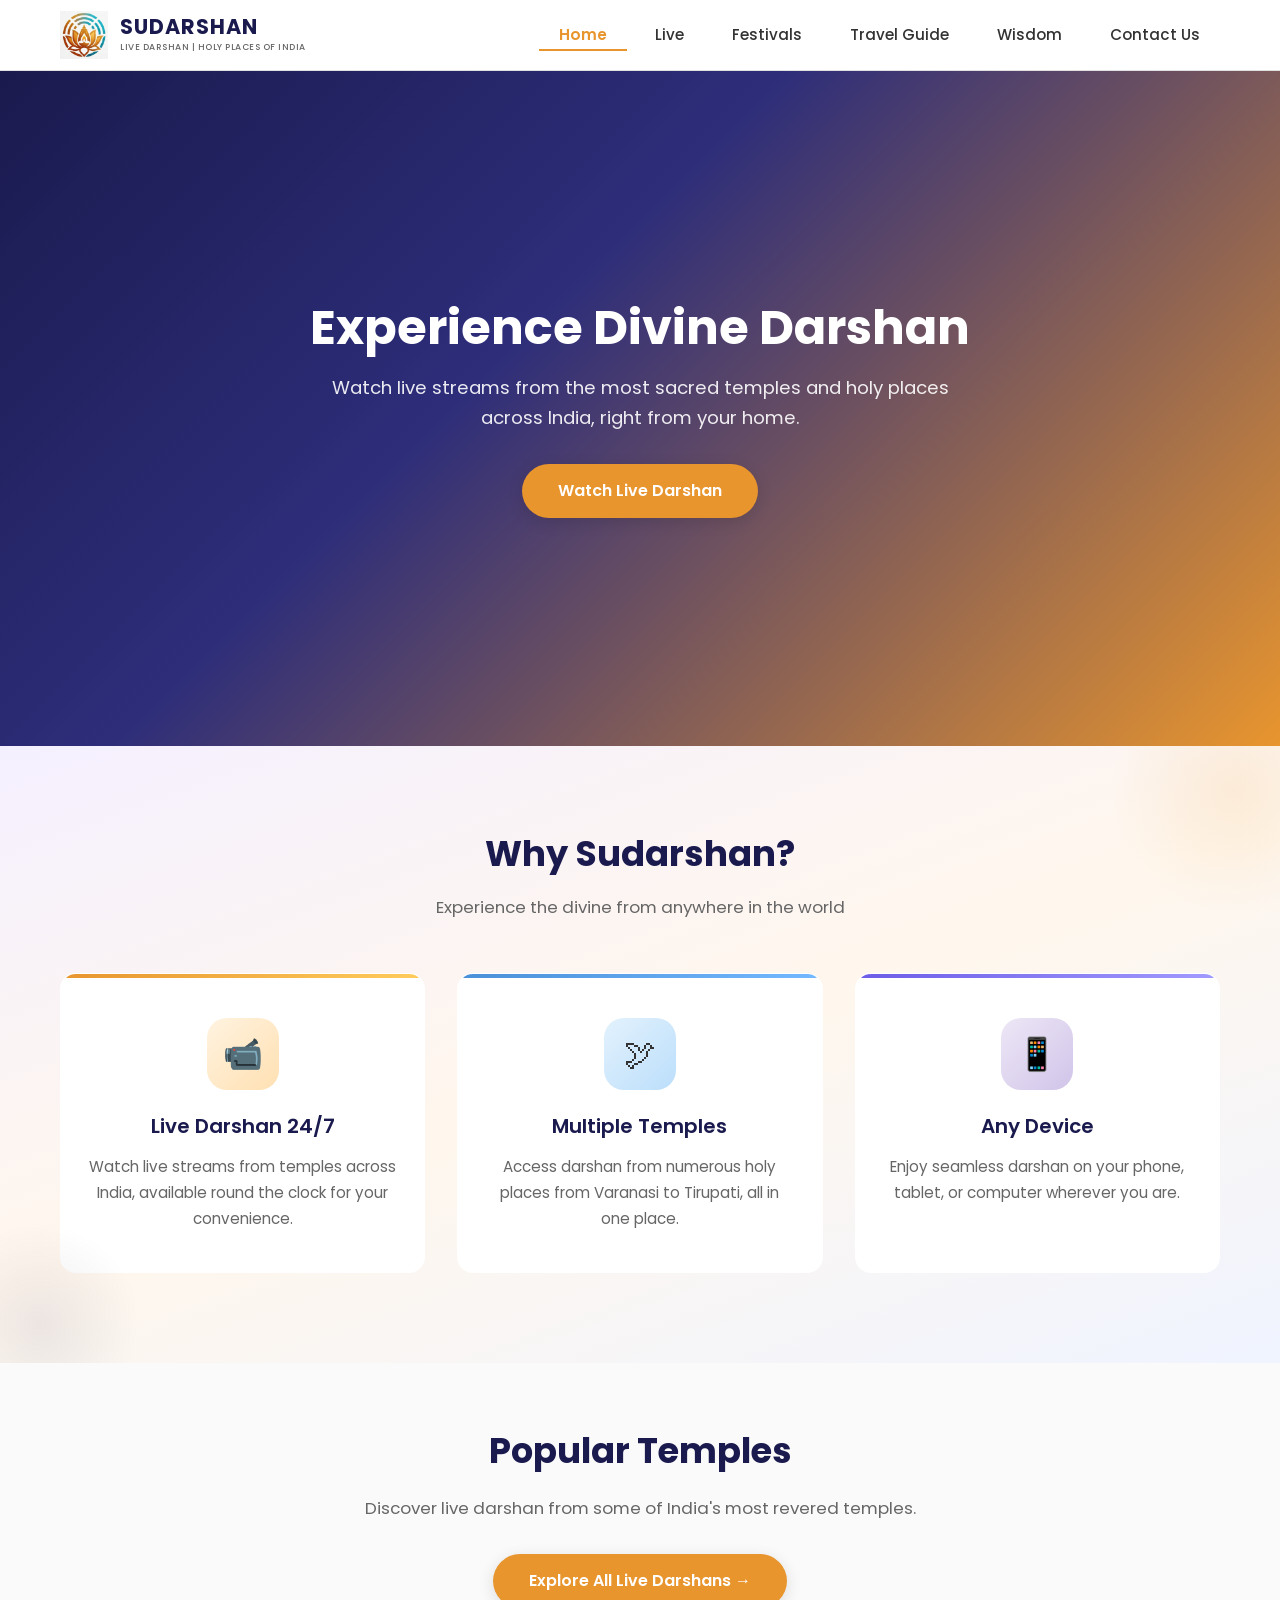
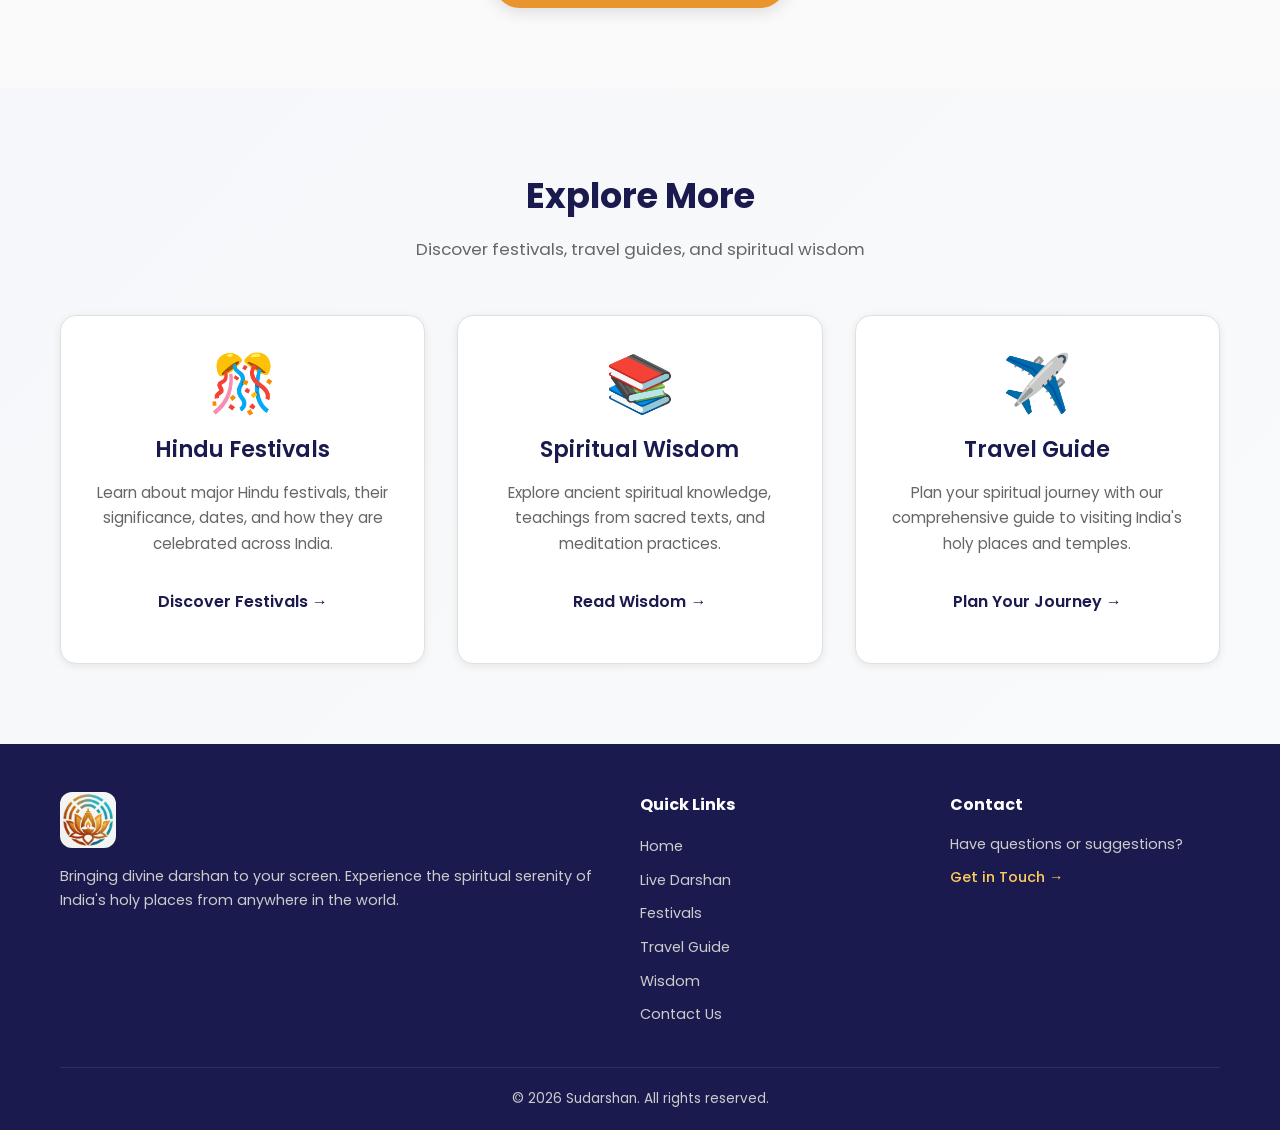
==== commit 17b15cd9: "new changes on home page" ====
--- a/index.html
+++ b/index.html
@@ -96,6 +96,34 @@
                 </div>
             </div>
         </section>
+
+        <!-- Featured Sections -->
+        <section class="featured-sections">
+            <div class="container">
+                <h2 class="section-title">Explore More</h2>
+                <p class="section-subtitle">Discover festivals, travel guides, and spiritual wisdom</p>
+                <div class="featured-grid">
+                    <div class="featured-card featured-card--festivals">
+                        <div class="featured-icon">🎊</div>
+                        <h3>Hindu Festivals</h3>
+                        <p>Learn about major Hindu festivals, their significance, dates, and how they are celebrated across India.</p>
+                        <a href="festivals.html" class="featured-link">Discover Festivals &rarr;</a>
+                    </div>
+                    <div class="featured-card featured-card--wisdom">
+                        <div class="featured-icon">📚</div>
+                        <h3>Spiritual Wisdom</h3>
+                        <p>Explore ancient spiritual knowledge, teachings from sacred texts, and meditation practices.</p>
+                        <a href="wisdom.html" class="featured-link">Read Wisdom &rarr;</a>
+                    </div>
+                    <div class="featured-card featured-card--travel">
+                        <div class="featured-icon">✈️</div>
+                        <h3>Travel Guide</h3>
+                        <p>Plan your spiritual journey with our comprehensive guide to visiting India's holy places and temples.</p>
+                        <a href="travel-guide.html" class="featured-link">Plan Your Journey &rarr;</a>
+                    </div>
+                </div>
+            </div>
+        </section>
     </main>
 
     <!-- Footer -->
--- a/css/style.css
+++ b/css/style.css
@@ -418,6 +418,70 @@
     margin-top: 24px;
 }
 
+/* --- Featured Sections --- */
+.featured-sections {
+    padding: 80px 0;
+    background: linear-gradient(135deg, #f5f7fa 0%, #f9fafb 100%);
+}
+
+.featured-grid {
+    display: grid;
+    grid-template-columns: repeat(auto-fit, minmax(300px, 1fr));
+    gap: 32px;
+}
+
+.featured-card {
+    background: var(--color-white);
+    border-radius: var(--radius-lg);
+    padding: 40px 28px;
+    text-align: center;
+    border: 1px solid var(--color-border);
+    transition: all 0.4s cubic-bezier(0.25, 0.46, 0.45, 0.94);
+    box-shadow: var(--shadow-sm);
+}
+
+.featured-card:hover {
+    transform: translateY(-8px);
+    box-shadow: var(--shadow-lg);
+    border-color: var(--color-primary);
+}
+
+.featured-icon {
+    font-size: 3.5rem;
+    line-height: 1;
+    margin-bottom: 20px;
+    display: block;
+}
+
+.featured-card h3 {
+    font-size: 1.4rem;
+    color: var(--color-primary);
+    margin-bottom: 12px;
+    font-weight: 600;
+}
+
+.featured-card p {
+    color: var(--color-text-light);
+    font-size: 0.95rem;
+    line-height: 1.7;
+    margin-bottom: 24px;
+}
+
+.featured-link {
+    display: inline-block;
+    color: var(--color-primary);
+    font-weight: 600;
+    text-decoration: none;
+    transition: all 0.3s ease;
+    padding: 8px 16px;
+    border-radius: 4px;
+}
+
+.featured-link:hover {
+    color: var(--color-accent);
+    background: rgba(255, 152, 46, 0.1);
+}
+
 /* --- Live Page --- */
 .live-section {
     padding: 40px 0 80px;
@@ -761,6 +825,7 @@
     box-shadow: var(--shadow-md);
     width: 160px;
     transition: opacity 0.3s ease, transform 0.3s ease;
+    display: none;
 }
 
 .ad-placeholder {
